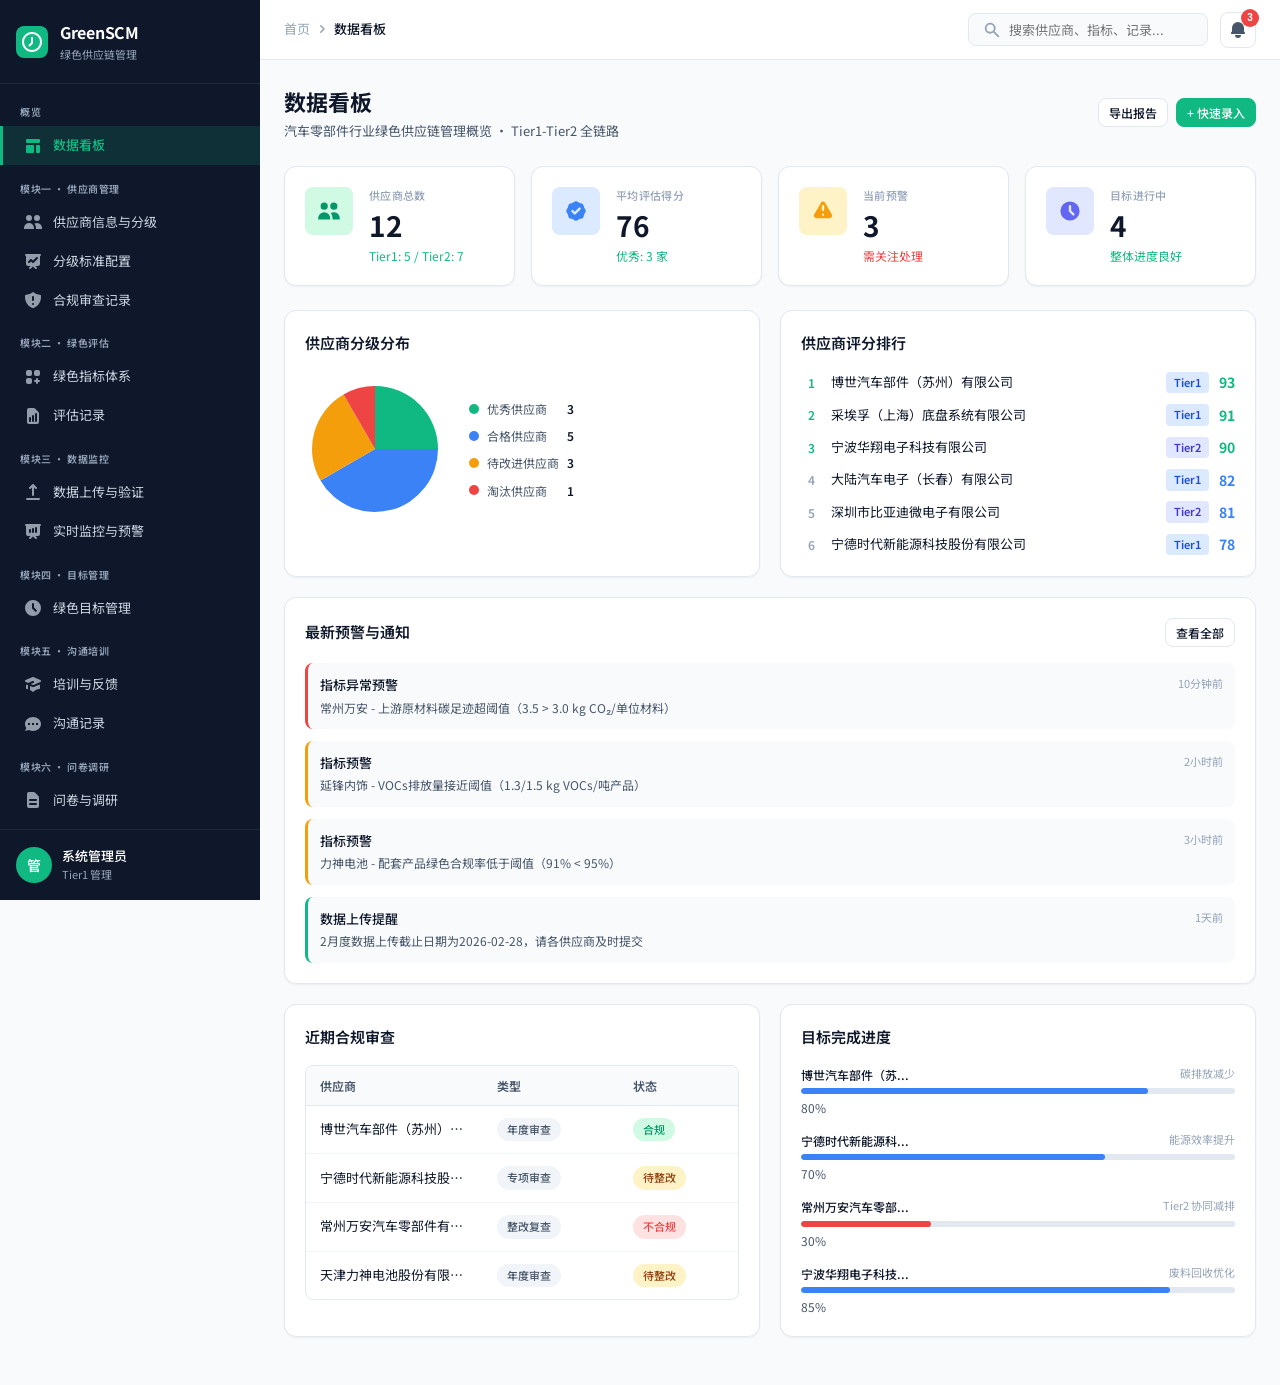
==== prototype/index.html @ 6c6c68c5 "feat: 新增绿色供应链管理系统需求文档与交互原型 - 新增完整PRD需求文档(docs/requirements.md)，涵盖6大功能模块的详细需求 - 新增交互式Web原型(prototype/" ====
<!DOCTYPE html>
<html lang="zh-CN">
<head>
    <meta charset="UTF-8">
    <meta name="viewport" content="width=device-width, initial-scale=1.0">
    <title>绿色供应链管理系统 - Tier1/Tier2 适配版</title>
    <link rel="stylesheet" href="styles.css">
    <link href="https://fonts.googleapis.com/css2?family=Inter:wght@300;400;500;600;700&family=Noto+Sans+SC:wght@300;400;500;600;700&display=swap" rel="stylesheet">
</head>
<body>
    <div class="app-container">
        <aside class="sidebar" id="sidebar">
            <div class="sidebar-header">
                <div class="logo">
                    <svg width="32" height="32" viewBox="0 0 32 32" fill="none">
                        <rect width="32" height="32" rx="8" fill="#10B981"/>
                        <path d="M16 6C10.477 6 6 10.477 6 16s4.477 10 10 10 10-4.477 10-10S21.523 6 16 6zm0 2a8 8 0 110 16 8 8 0 010-16zm-1 3v5.586l-2.707 2.707 1.414 1.414L17 17.414V11h-2z" fill="white"/>
                    </svg>
                    <div class="logo-text">
                        <span class="logo-title">GreenSCM</span>
                        <span class="logo-subtitle">绿色供应链管理</span>
                    </div>
                </div>
            </div>
            <nav class="sidebar-nav">
                <div class="nav-section">
                    <div class="nav-section-title">概览</div>
                    <a href="#" class="nav-item active" data-page="dashboard">
                        <svg width="20" height="20" viewBox="0 0 20 20" fill="currentColor"><path d="M3 4a1 1 0 011-1h12a1 1 0 011 1v2a1 1 0 01-1 1H4a1 1 0 01-1-1V4zM3 10a1 1 0 011-1h6a1 1 0 011 1v6a1 1 0 01-1 1H4a1 1 0 01-1-1v-6zM14 9a1 1 0 00-1 1v6a1 1 0 001 1h2a1 1 0 001-1v-6a1 1 0 00-1-1h-2z"/></svg>
                        <span>数据看板</span>
                    </a>
                </div>
                <div class="nav-section">
                    <div class="nav-section-title">模块一 · 供应商管理</div>
                    <a href="#" class="nav-item" data-page="suppliers">
                        <svg width="20" height="20" viewBox="0 0 20 20" fill="currentColor"><path d="M9 6a3 3 0 11-6 0 3 3 0 016 0zM17 6a3 3 0 11-6 0 3 3 0 016 0zM12.93 17c.046-.327.07-.66.07-1a6.97 6.97 0 00-1.5-4.33A5 5 0 0119 16v1h-6.07zM6 11a5 5 0 015 5v1H1v-1a5 5 0 015-5z"/></svg>
                        <span>供应商信息与分级</span>
                    </a>
                    <a href="#" class="nav-item" data-page="grading">
                        <svg width="20" height="20" viewBox="0 0 20 20" fill="currentColor"><path fill-rule="evenodd" d="M3 3a1 1 0 000 2v8a2 2 0 002 2h2.586l-1.293 1.293a1 1 0 101.414 1.414L10 15.414l2.293 2.293a1 1 0 001.414-1.414L12.414 15H15a2 2 0 002-2V5a1 1 0 100-2H3zm11.707 4.707a1 1 0 00-1.414-1.414L10 9.586 8.707 8.293a1 1 0 00-1.414 0l-2 2a1 1 0 101.414 1.414L8 10.414l1.293 1.293a1 1 0 001.414 0l4-4z" clip-rule="evenodd"/></svg>
                        <span>分级标准配置</span>
                    </a>
                    <a href="#" class="nav-item" data-page="compliance">
                        <svg width="20" height="20" viewBox="0 0 20 20" fill="currentColor"><path fill-rule="evenodd" d="M10 1.944A11.954 11.954 0 012.166 5C2.056 5.649 2 6.319 2 7c0 5.225 3.34 9.67 8 11.317C14.66 16.67 18 12.225 18 7c0-.682-.057-1.35-.166-2.001A11.954 11.954 0 0110 1.944zM11 14a1 1 0 11-2 0 1 1 0 012 0zm0-7a1 1 0 10-2 0v3a1 1 0 102 0V7z" clip-rule="evenodd"/></svg>
                        <span>合规审查记录</span>
                    </a>
                </div>
                <div class="nav-section">
                    <div class="nav-section-title">模块二 · 绿色评估</div>
                    <a href="#" class="nav-item" data-page="indicators">
                        <svg width="20" height="20" viewBox="0 0 20 20" fill="currentColor"><path d="M5 3a2 2 0 00-2 2v2a2 2 0 002 2h2a2 2 0 002-2V5a2 2 0 00-2-2H5zM5 11a2 2 0 00-2 2v2a2 2 0 002 2h2a2 2 0 002-2v-2a2 2 0 00-2-2H5zM11 5a2 2 0 012-2h2a2 2 0 012 2v2a2 2 0 01-2 2h-2a2 2 0 01-2-2V5zM14 11a1 1 0 011 1v1h1a1 1 0 110 2h-1v1a1 1 0 11-2 0v-1h-1a1 1 0 110-2h1v-1a1 1 0 011-1z"/></svg>
                        <span>绿色指标体系</span>
                    </a>
                    <a href="#" class="nav-item" data-page="assessment">
                        <svg width="20" height="20" viewBox="0 0 20 20" fill="currentColor"><path fill-rule="evenodd" d="M6 2a2 2 0 00-2 2v12a2 2 0 002 2h8a2 2 0 002-2V7.414A2 2 0 0015.414 6L12 2.586A2 2 0 0010.586 2H6zm2 10a1 1 0 10-2 0v3a1 1 0 102 0v-3zm2-3a1 1 0 011 1v5a1 1 0 11-2 0v-5a1 1 0 011-1zm4-1a1 1 0 10-2 0v7a1 1 0 102 0V8z" clip-rule="evenodd"/></svg>
                        <span>评估记录</span>
                    </a>
                </div>
                <div class="nav-section">
                    <div class="nav-section-title">模块三 · 数据监控</div>
                    <a href="#" class="nav-item" data-page="data-upload">
                        <svg width="20" height="20" viewBox="0 0 20 20" fill="currentColor"><path fill-rule="evenodd" d="M3 17a1 1 0 011-1h12a1 1 0 110 2H4a1 1 0 01-1-1zM6.293 6.707a1 1 0 010-1.414l3-3a1 1 0 011.414 0l3 3a1 1 0 01-1.414 1.414L11 5.414V13a1 1 0 11-2 0V5.414L7.707 6.707a1 1 0 01-1.414 0z" clip-rule="evenodd"/></svg>
                        <span>数据上传与验证</span>
                    </a>
                    <a href="#" class="nav-item" data-page="monitoring">
                        <svg width="20" height="20" viewBox="0 0 20 20" fill="currentColor"><path fill-rule="evenodd" d="M3 3a1 1 0 000 2v8a2 2 0 002 2h2.586l-1.293 1.293a1 1 0 101.414 1.414L10 15.414l2.293 2.293a1 1 0 001.414-1.414L12.414 15H15a2 2 0 002-2V5a1 1 0 100-2H3zm11 4a1 1 0 10-2 0v4a1 1 0 102 0V7zm-3 1a1 1 0 10-2 0v3a1 1 0 102 0V8zM8 9a1 1 0 00-2 0v2a1 1 0 102 0V9z" clip-rule="evenodd"/></svg>
                        <span>实时监控与预警</span>
                    </a>
                </div>
                <div class="nav-section">
                    <div class="nav-section-title">模块四 · 目标管理</div>
                    <a href="#" class="nav-item" data-page="targets">
                        <svg width="20" height="20" viewBox="0 0 20 20" fill="currentColor"><path fill-rule="evenodd" d="M10 18a8 8 0 100-16 8 8 0 000 16zm1-12a1 1 0 10-2 0v4a1 1 0 00.293.707l2.828 2.829a1 1 0 101.415-1.415L11 9.586V6z" clip-rule="evenodd"/></svg>
                        <span>绿色目标管理</span>
                    </a>
                </div>
                <div class="nav-section">
                    <div class="nav-section-title">模块五 · 沟通培训</div>
                    <a href="#" class="nav-item" data-page="training">
                        <svg width="20" height="20" viewBox="0 0 20 20" fill="currentColor"><path d="M10.394 2.08a1 1 0 00-.788 0l-7 3a1 1 0 000 1.84L5.25 8.051a.999.999 0 01.356-.257l4-1.714a1 1 0 11.788 1.838L7.667 9.088l1.94.831a1 1 0 00.787 0l7-3a1 1 0 000-1.838l-7-3zM3.31 9.397L5 10.12v4.102a8.969 8.969 0 00-1.05-.174 1 1 0 01-.89-.89 11.115 11.115 0 01.25-3.762zM9.3 16.573A9.026 9.026 0 007 14.935v-3.957l1.818.78a3 3 0 002.364 0l5.508-2.361a11.026 11.026 0 01.25 3.762 1 1 0 01-.89.89 8.968 8.968 0 00-5.35 2.524 1 1 0 01-1.4 0z"/></svg>
                        <span>培训与反馈</span>
                    </a>
                    <a href="#" class="nav-item" data-page="communication">
                        <svg width="20" height="20" viewBox="0 0 20 20" fill="currentColor"><path fill-rule="evenodd" d="M18 10c0 3.866-3.582 7-8 7a8.841 8.841 0 01-4.083-.98L2 17l1.338-3.123C2.493 12.767 2 11.434 2 10c0-3.866 3.582-7 8-7s8 3.134 8 7zM7 9H5v2h2V9zm8 0h-2v2h2V9zM9 9h2v2H9V9z" clip-rule="evenodd"/></svg>
                        <span>沟通记录</span>
                    </a>
                </div>
                <div class="nav-section">
                    <div class="nav-section-title">模块六 · 问卷调研</div>
                    <a href="#" class="nav-item" data-page="questionnaire">
                        <svg width="20" height="20" viewBox="0 0 20 20" fill="currentColor"><path fill-rule="evenodd" d="M4 4a2 2 0 012-2h4.586A2 2 0 0112 2.586L15.414 6A2 2 0 0116 7.414V16a2 2 0 01-2 2H6a2 2 0 01-2-2V4zm2 6a1 1 0 011-1h6a1 1 0 110 2H7a1 1 0 01-1-1zm1 3a1 1 0 100 2h6a1 1 0 100-2H7z" clip-rule="evenodd"/></svg>
                        <span>问卷与调研</span>
                    </a>
                </div>
            </nav>
            <div class="sidebar-footer">
                <div class="user-info">
                    <div class="avatar">管</div>
                    <div class="user-details">
                        <span class="user-name">系统管理员</span>
                        <span class="user-role">Tier1 管理</span>
                    </div>
                </div>
            </div>
        </aside>

        <main class="main-content">
            <header class="top-bar">
                <button class="menu-toggle" id="menuToggle">
                    <svg width="24" height="24" viewBox="0 0 24 24" fill="none" stroke="currentColor" stroke-width="2"><path d="M3 12h18M3 6h18M3 18h18"/></svg>
                </button>
                <div class="breadcrumb" id="breadcrumb">
                    <span>首页</span>
                    <svg width="16" height="16" viewBox="0 0 16 16" fill="currentColor"><path fill-rule="evenodd" d="M6.22 4.22a.75.75 0 011.06 0l3.25 3.25a.75.75 0 010 1.06l-3.25 3.25a.75.75 0 01-1.06-1.06L8.94 8 6.22 5.28a.75.75 0 010-1.06z"/></svg>
                    <span id="currentPageTitle">数据看板</span>
                </div>
                <div class="top-bar-actions">
                    <div class="search-box">
                        <svg width="18" height="18" viewBox="0 0 20 20" fill="currentColor"><path fill-rule="evenodd" d="M8 4a4 4 0 100 8 4 4 0 000-8zM2 8a6 6 0 1110.89 3.476l4.817 4.817a1 1 0 01-1.414 1.414l-4.816-4.816A6 6 0 012 8z" clip-rule="evenodd"/></svg>
                        <input type="text" placeholder="搜索供应商、指标、记录...">
                    </div>
                    <button class="icon-btn notification-btn">
                        <svg width="20" height="20" viewBox="0 0 20 20" fill="currentColor"><path d="M10 2a6 6 0 00-6 6v3.586l-.707.707A1 1 0 004 14h12a1 1 0 00.707-1.707L16 11.586V8a6 6 0 00-6-6zM10 18a3 3 0 01-3-3h6a3 3 0 01-3 3z"/></svg>
                        <span class="badge">3</span>
                    </button>
                </div>
            </header>

            <div class="page-content" id="pageContent">
                <!-- Dashboard page (default) -->
            </div>
        </main>
    </div>

    <!-- Modal Template -->
    <div class="modal-overlay" id="modalOverlay">
        <div class="modal" id="modal">
            <div class="modal-header">
                <h3 id="modalTitle">标题</h3>
                <button class="modal-close" id="modalClose">&times;</button>
            </div>
            <div class="modal-body" id="modalBody"></div>
            <div class="modal-footer" id="modalFooter">
                <button class="btn btn-secondary" id="modalCancel">取消</button>
                <button class="btn btn-primary" id="modalConfirm">确认</button>
            </div>
        </div>
    </div>

    <script src="data.js"></script>
    <script src="app.js"></script>
</body>
</html>
---- prototype/styles.css ----
/* ===== CSS Variables & Reset ===== */
:root {
    --primary: #10B981;
    --primary-light: #D1FAE5;
    --primary-dark: #059669;
    --secondary: #3B82F6;
    --secondary-light: #DBEAFE;
    --warning: #F59E0B;
    --warning-light: #FEF3C7;
    --danger: #EF4444;
    --danger-light: #FEE2E2;
    --info: #6366F1;
    --info-light: #E0E7FF;

    --bg: #F8FAFC;
    --bg-card: #FFFFFF;
    --bg-sidebar: #0F172A;
    --bg-sidebar-hover: #1E293B;
    --bg-sidebar-active: rgba(16, 185, 129, 0.15);

    --text-primary: #0F172A;
    --text-secondary: #475569;
    --text-muted: #94A3B8;
    --text-sidebar: #CBD5E1;
    --text-sidebar-active: #10B981;

    --border: #E2E8F0;
    --border-light: #F1F5F9;

    --radius-sm: 6px;
    --radius: 8px;
    --radius-lg: 12px;
    --radius-xl: 16px;

    --shadow-sm: 0 1px 2px rgba(0,0,0,0.05);
    --shadow: 0 1px 3px rgba(0,0,0,0.1), 0 1px 2px rgba(0,0,0,0.06);
    --shadow-md: 0 4px 6px -1px rgba(0,0,0,0.1), 0 2px 4px -1px rgba(0,0,0,0.06);
    --shadow-lg: 0 10px 15px -3px rgba(0,0,0,0.1), 0 4px 6px -2px rgba(0,0,0,0.05);

    --sidebar-width: 260px;
    --topbar-height: 60px;

    --transition: 0.2s ease;
}

*, *::before, *::after {
    margin: 0;
    padding: 0;
    box-sizing: border-box;
}

html {
    font-size: 14px;
}

body {
    font-family: 'Noto Sans SC', 'Inter', -apple-system, BlinkMacSystemFont, sans-serif;
    color: var(--text-primary);
    background: var(--bg);
    line-height: 1.6;
    -webkit-font-smoothing: antialiased;
}

/* ===== Layout ===== */
.app-container {
    display: flex;
    min-height: 100vh;
}

/* ===== Sidebar ===== */
.sidebar {
    width: var(--sidebar-width);
    background: var(--bg-sidebar);
    display: flex;
    flex-direction: column;
    position: fixed;
    top: 0;
    left: 0;
    height: 100vh;
    z-index: 100;
    transition: transform var(--transition);
    overflow-y: auto;
}

.sidebar-header {
    padding: 20px 16px;
    border-bottom: 1px solid rgba(255,255,255,0.08);
}

.logo {
    display: flex;
    align-items: center;
    gap: 12px;
}

.logo-text {
    display: flex;
    flex-direction: column;
}

.logo-title {
    font-size: 16px;
    font-weight: 700;
    color: #fff;
    letter-spacing: -0.3px;
}

.logo-subtitle {
    font-size: 11px;
    color: var(--text-muted);
}

.sidebar-nav {
    flex: 1;
    padding: 8px 0;
    overflow-y: auto;
}

.nav-section {
    margin-bottom: 4px;
}

.nav-section-title {
    padding: 12px 20px 6px;
    font-size: 10px;
    font-weight: 600;
    color: var(--text-muted);
    text-transform: uppercase;
    letter-spacing: 0.5px;
}

.nav-item {
    display: flex;
    align-items: center;
    gap: 10px;
    padding: 9px 20px;
    color: var(--text-sidebar);
    text-decoration: none;
    font-size: 13px;
    font-weight: 400;
    transition: all var(--transition);
    border-left: 3px solid transparent;
    cursor: pointer;
}

.nav-item:hover {
    background: var(--bg-sidebar-hover);
    color: #fff;
}

.nav-item.active {
    background: var(--bg-sidebar-active);
    color: var(--text-sidebar-active);
    border-left-color: var(--primary);
    font-weight: 500;
}

.nav-item svg {
    flex-shrink: 0;
    opacity: 0.7;
}

.nav-item.active svg {
    opacity: 1;
}

.sidebar-footer {
    padding: 16px;
    border-top: 1px solid rgba(255,255,255,0.08);
}

.user-info {
    display: flex;
    align-items: center;
    gap: 10px;
}

.avatar {
    width: 36px;
    height: 36px;
    border-radius: 50%;
    background: var(--primary);
    color: #fff;
    display: flex;
    align-items: center;
    justify-content: center;
    font-size: 14px;
    font-weight: 600;
}

.user-details {
    display: flex;
    flex-direction: column;
}

.user-name {
    color: #fff;
    font-size: 13px;
    font-weight: 500;
}

.user-role {
    color: var(--text-muted);
    font-size: 11px;
}

/* ===== Main Content ===== */
.main-content {
    flex: 1;
    margin-left: var(--sidebar-width);
    display: flex;
    flex-direction: column;
    min-height: 100vh;
}

.top-bar {
    height: var(--topbar-height);
    background: var(--bg-card);
    border-bottom: 1px solid var(--border);
    display: flex;
    align-items: center;
    padding: 0 24px;
    gap: 16px;
    position: sticky;
    top: 0;
    z-index: 50;
}

.menu-toggle {
    display: none;
    background: none;
    border: none;
    cursor: pointer;
    color: var(--text-secondary);
    padding: 4px;
}

.breadcrumb {
    display: flex;
    align-items: center;
    gap: 4px;
    font-size: 13px;
    color: var(--text-muted);
}

.breadcrumb span:last-child {
    color: var(--text-primary);
    font-weight: 500;
}

.top-bar-actions {
    margin-left: auto;
    display: flex;
    align-items: center;
    gap: 12px;
}

.search-box {
    display: flex;
    align-items: center;
    gap: 8px;
    padding: 6px 14px;
    background: var(--bg);
    border: 1px solid var(--border);
    border-radius: var(--radius);
    min-width: 240px;
    transition: border-color var(--transition);
}

.search-box:focus-within {
    border-color: var(--primary);
}

.search-box svg {
    color: var(--text-muted);
    flex-shrink: 0;
}

.search-box input {
    border: none;
    background: none;
    outline: none;
    font-size: 13px;
    color: var(--text-primary);
    width: 100%;
    font-family: inherit;
}

.icon-btn {
    width: 36px;
    height: 36px;
    border-radius: var(--radius);
    border: 1px solid var(--border);
    background: var(--bg-card);
    cursor: pointer;
    display: flex;
    align-items: center;
    justify-content: center;
    color: var(--text-secondary);
    position: relative;
    transition: all var(--transition);
}

.icon-btn:hover {
    background: var(--bg);
    border-color: var(--text-muted);
}

.badge {
    position: absolute;
    top: -4px;
    right: -4px;
    width: 18px;
    height: 18px;
    border-radius: 50%;
    background: var(--danger);
    color: #fff;
    font-size: 10px;
    font-weight: 600;
    display: flex;
    align-items: center;
    justify-content: center;
}

.page-content {
    flex: 1;
    padding: 24px;
    overflow-y: auto;
}

/* ===== Page Header ===== */
.page-header {
    display: flex;
    align-items: center;
    justify-content: space-between;
    margin-bottom: 24px;
    flex-wrap: wrap;
    gap: 12px;
}

.page-header h1 {
    font-size: 22px;
    font-weight: 700;
    color: var(--text-primary);
}

.page-header p {
    font-size: 13px;
    color: var(--text-secondary);
    margin-top: 2px;
}

/* ===== Buttons ===== */
.btn {
    display: inline-flex;
    align-items: center;
    gap: 6px;
    padding: 8px 16px;
    border-radius: var(--radius);
    font-size: 13px;
    font-weight: 500;
    font-family: inherit;
    cursor: pointer;
    border: 1px solid transparent;
    transition: all var(--transition);
    white-space: nowrap;
}

.btn-primary {
    background: var(--primary);
    color: #fff;
    border-color: var(--primary);
}

.btn-primary:hover {
    background: var(--primary-dark);
    border-color: var(--primary-dark);
}

.btn-secondary {
    background: var(--bg-card);
    color: var(--text-primary);
    border-color: var(--border);
}

.btn-secondary:hover {
    background: var(--bg);
}

.btn-outline {
    background: transparent;
    color: var(--primary);
    border-color: var(--primary);
}

.btn-outline:hover {
    background: var(--primary-light);
}

.btn-sm {
    padding: 5px 10px;
    font-size: 12px;
}

.btn-group {
    display: flex;
    gap: 8px;
}

/* ===== Cards ===== */
.card {
    background: var(--bg-card);
    border: 1px solid var(--border);
    border-radius: var(--radius-lg);
    padding: 20px;
    box-shadow: var(--shadow-sm);
}

.card-header {
    display: flex;
    align-items: center;
    justify-content: space-between;
    margin-bottom: 16px;
}

.card-header h3 {
    font-size: 15px;
    font-weight: 600;
}

/* ===== Stats Grid ===== */
.stats-grid {
    display: grid;
    grid-template-columns: repeat(auto-fit, minmax(220px, 1fr));
    gap: 16px;
    margin-bottom: 24px;
}

.stat-card {
    background: var(--bg-card);
    border: 1px solid var(--border);
    border-radius: var(--radius-lg);
    padding: 20px;
    display: flex;
    align-items: flex-start;
    gap: 16px;
    box-shadow: var(--shadow-sm);
    transition: all var(--transition);
}

.stat-card:hover {
    box-shadow: var(--shadow-md);
    transform: translateY(-1px);
}

.stat-icon {
    width: 48px;
    height: 48px;
    border-radius: var(--radius);
    display: flex;
    align-items: center;
    justify-content: center;
    flex-shrink: 0;
}

.stat-icon.green { background: var(--primary-light); color: var(--primary-dark); }
.stat-icon.blue { background: var(--secondary-light); color: var(--secondary); }
.stat-icon.yellow { background: var(--warning-light); color: var(--warning); }
.stat-icon.red { background: var(--danger-light); color: var(--danger); }
.stat-icon.purple { background: var(--info-light); color: var(--info); }

.stat-info h4 {
    font-size: 11px;
    font-weight: 500;
    color: var(--text-muted);
    text-transform: uppercase;
    letter-spacing: 0.3px;
    margin-bottom: 4px;
}

.stat-info .stat-value {
    font-size: 28px;
    font-weight: 700;
    color: var(--text-primary);
    line-height: 1.2;
}

.stat-info .stat-change {
    font-size: 12px;
    margin-top: 4px;
    display: flex;
    align-items: center;
    gap: 4px;
}

.stat-change.up { color: var(--primary); }
.stat-change.down { color: var(--danger); }

/* ===== Dashboard Grid ===== */
.dashboard-grid {
    display: grid;
    grid-template-columns: 1fr 1fr;
    gap: 20px;
    margin-bottom: 24px;
}

.dashboard-grid .card.full-width {
    grid-column: 1 / -1;
}

/* ===== Chart Placeholder ===== */
.chart-container {
    position: relative;
    width: 100%;
    height: 200px;
    background: linear-gradient(135deg, var(--primary-light) 0%, var(--bg) 100%);
    border-radius: var(--radius);
    display: flex;
    align-items: flex-end;
    padding: 0 4px 4px;
    gap: 4px;
    overflow: hidden;
}

.chart-bar {
    flex: 1;
    background: var(--primary);
    border-radius: 4px 4px 0 0;
    min-height: 12px;
    transition: height 0.6s ease;
    opacity: 0.85;
    position: relative;
}

.chart-bar:hover {
    opacity: 1;
}

.chart-bar::after {
    content: attr(data-label);
    position: absolute;
    bottom: -20px;
    left: 50%;
    transform: translateX(-50%);
    font-size: 9px;
    color: var(--text-muted);
    white-space: nowrap;
}

.chart-line-container {
    position: relative;
    width: 100%;
    height: 200px;
    overflow: hidden;
}

.chart-line-container svg {
    width: 100%;
    height: 100%;
}

/* ===== Pie Chart ===== */
.pie-chart-container {
    display: flex;
    align-items: center;
    gap: 24px;
    padding: 8px 0;
}

.pie-chart {
    width: 140px;
    height: 140px;
    flex-shrink: 0;
}

.pie-legend {
    display: flex;
    flex-direction: column;
    gap: 8px;
}

.pie-legend-item {
    display: flex;
    align-items: center;
    gap: 8px;
    font-size: 12px;
    color: var(--text-secondary);
}

.pie-legend-dot {
    width: 10px;
    height: 10px;
    border-radius: 50%;
    flex-shrink: 0;
}

.pie-legend-value {
    font-weight: 600;
    color: var(--text-primary);
    margin-left: auto;
}

/* ===== Tables ===== */
.table-wrapper {
    overflow-x: auto;
    border: 1px solid var(--border);
    border-radius: var(--radius);
}

.data-table {
    width: 100%;
    border-collapse: collapse;
    font-size: 13px;
}

.data-table th {
    background: var(--bg);
    padding: 10px 14px;
    text-align: left;
    font-weight: 600;
    color: var(--text-secondary);
    border-bottom: 1px solid var(--border);
    white-space: nowrap;
    font-size: 12px;
}

.data-table td {
    padding: 12px 14px;
    border-bottom: 1px solid var(--border-light);
    color: var(--text-primary);
}

.data-table tbody tr {
    transition: background var(--transition);
}

.data-table tbody tr:hover {
    background: var(--bg);
}

.data-table tbody tr:last-child td {
    border-bottom: none;
}

/* ===== Tags / Badges ===== */
.tag {
    display: inline-flex;
    align-items: center;
    padding: 3px 10px;
    border-radius: 100px;
    font-size: 11px;
    font-weight: 500;
    white-space: nowrap;
}

.tag-green { background: var(--primary-light); color: var(--primary-dark); }
.tag-blue { background: var(--secondary-light); color: var(--secondary); }
.tag-yellow { background: var(--warning-light); color: #92400E; }
.tag-red { background: var(--danger-light); color: var(--danger); }
.tag-purple { background: var(--info-light); color: var(--info); }
.tag-gray { background: #F1F5F9; color: var(--text-secondary); }

/* ===== Progress Bar ===== */
.progress-bar {
    width: 100%;
    height: 6px;
    background: var(--border);
    border-radius: 100px;
    overflow: hidden;
}

.progress-fill {
    height: 100%;
    border-radius: 100px;
    transition: width 0.6s ease;
}

.progress-fill.green { background: var(--primary); }
.progress-fill.blue { background: var(--secondary); }
.progress-fill.yellow { background: var(--warning); }
.progress-fill.red { background: var(--danger); }

.progress-text {
    font-size: 12px;
    color: var(--text-secondary);
    margin-top: 4px;
}

/* ===== Filter Bar ===== */
.filter-bar {
    display: flex;
    align-items: center;
    gap: 10px;
    margin-bottom: 16px;
    flex-wrap: wrap;
}

.filter-bar select,
.filter-bar input[type="text"],
.filter-bar input[type="date"] {
    padding: 7px 12px;
    border: 1px solid var(--border);
    border-radius: var(--radius);
    font-size: 13px;
    font-family: inherit;
    color: var(--text-primary);
    background: var(--bg-card);
    outline: none;
    transition: border-color var(--transition);
}

.filter-bar select:focus,
.filter-bar input:focus {
    border-color: var(--primary);
}

/* ===== Tabs ===== */
.tabs {
    display: flex;
    gap: 0;
    border-bottom: 2px solid var(--border);
    margin-bottom: 20px;
}

.tab {
    padding: 10px 20px;
    font-size: 13px;
    font-weight: 500;
    color: var(--text-muted);
    cursor: pointer;
    border-bottom: 2px solid transparent;
    margin-bottom: -2px;
    transition: all var(--transition);
    background: none;
    border-top: none;
    border-left: none;
    border-right: none;
    font-family: inherit;
}

.tab:hover {
    color: var(--text-primary);
}

.tab.active {
    color: var(--primary);
    border-bottom-color: var(--primary);
}

/* ===== Modal ===== */
.modal-overlay {
    position: fixed;
    inset: 0;
    background: rgba(0,0,0,0.5);
    display: none;
    align-items: center;
    justify-content: center;
    z-index: 200;
    backdrop-filter: blur(4px);
}

.modal-overlay.active {
    display: flex;
}

.modal {
    background: var(--bg-card);
    border-radius: var(--radius-xl);
    width: 90%;
    max-width: 640px;
    max-height: 85vh;
    display: flex;
    flex-direction: column;
    box-shadow: var(--shadow-lg);
    animation: modalIn 0.2s ease;
}

@keyframes modalIn {
    from { opacity: 0; transform: scale(0.95) translateY(10px); }
    to { opacity: 1; transform: scale(1) translateY(0); }
}

.modal-header {
    display: flex;
    align-items: center;
    justify-content: space-between;
    padding: 20px 24px;
    border-bottom: 1px solid var(--border);
}

.modal-header h3 {
    font-size: 16px;
    font-weight: 600;
}

.modal-close {
    width: 32px;
    height: 32px;
    border-radius: var(--radius);
    border: none;
    background: none;
    cursor: pointer;
    font-size: 20px;
    color: var(--text-muted);
    display: flex;
    align-items: center;
    justify-content: center;
    transition: all var(--transition);
}

.modal-close:hover {
    background: var(--bg);
    color: var(--text-primary);
}

.modal-body {
    padding: 24px;
    overflow-y: auto;
    flex: 1;
}

.modal-footer {
    padding: 16px 24px;
    border-top: 1px solid var(--border);
    display: flex;
    justify-content: flex-end;
    gap: 8px;
}

/* ===== Form ===== */
.form-group {
    margin-bottom: 16px;
}

.form-group label {
    display: block;
    font-size: 12px;
    font-weight: 600;
    color: var(--text-secondary);
    margin-bottom: 6px;
}

.form-group input,
.form-group select,
.form-group textarea {
    width: 100%;
    padding: 8px 12px;
    border: 1px solid var(--border);
    border-radius: var(--radius);
    font-size: 13px;
    font-family: inherit;
    color: var(--text-primary);
    background: var(--bg-card);
    outline: none;
    transition: border-color var(--transition);
}

.form-group input:focus,
.form-group select:focus,
.form-group textarea:focus {
    border-color: var(--primary);
    box-shadow: 0 0 0 3px rgba(16, 185, 129, 0.1);
}

.form-group textarea {
    resize: vertical;
    min-height: 80px;
}

.form-row {
    display: grid;
    grid-template-columns: 1fr 1fr;
    gap: 12px;
}

.form-group .required::after {
    content: ' *';
    color: var(--danger);
}

/* ===== Status Dot ===== */
.status-dot {
    width: 8px;
    height: 8px;
    border-radius: 50%;
    display: inline-block;
    margin-right: 6px;
}

.status-dot.green { background: var(--primary); }
.status-dot.yellow { background: var(--warning); }
.status-dot.red { background: var(--danger); }
.status-dot.gray { background: var(--text-muted); }
.status-dot.blue { background: var(--secondary); }

/* ===== Alert Timeline ===== */
.timeline {
    position: relative;
    padding-left: 24px;
}

.timeline::before {
    content: '';
    position: absolute;
    left: 8px;
    top: 4px;
    bottom: 4px;
    width: 2px;
    background: var(--border);
}

.timeline-item {
    position: relative;
    margin-bottom: 20px;
}

.timeline-item::before {
    content: '';
    position: absolute;
    left: -20px;
    top: 6px;
    width: 10px;
    height: 10px;
    border-radius: 50%;
    border: 2px solid var(--primary);
    background: var(--bg-card);
}

.timeline-item.warning::before { border-color: var(--warning); }
.timeline-item.danger::before { border-color: var(--danger); }

.timeline-item h4 {
    font-size: 13px;
    font-weight: 600;
    margin-bottom: 2px;
}

.timeline-item p {
    font-size: 12px;
    color: var(--text-secondary);
}

.timeline-item .time {
    font-size: 11px;
    color: var(--text-muted);
}

/* ===== Action Links ===== */
.action-link {
    color: var(--secondary);
    text-decoration: none;
    font-size: 12px;
    cursor: pointer;
    transition: color var(--transition);
}

.action-link:hover {
    color: var(--primary);
    text-decoration: underline;
}

/* ===== Empty State ===== */
.empty-state {
    text-align: center;
    padding: 48px 24px;
    color: var(--text-muted);
}

.empty-state svg {
    margin-bottom: 16px;
    opacity: 0.4;
}

.empty-state h3 {
    font-size: 16px;
    color: var(--text-secondary);
    margin-bottom: 8px;
}

.empty-state p {
    font-size: 13px;
}

/* ===== Detail Panel ===== */
.detail-grid {
    display: grid;
    grid-template-columns: repeat(auto-fit, minmax(200px, 1fr));
    gap: 16px;
}

.detail-item {
    display: flex;
    flex-direction: column;
    gap: 4px;
}

.detail-item label {
    font-size: 11px;
    font-weight: 600;
    color: var(--text-muted);
    text-transform: uppercase;
    letter-spacing: 0.3px;
}

.detail-item span {
    font-size: 14px;
    color: var(--text-primary);
    font-weight: 500;
}

/* ===== Score Display ===== */
.score-circle {
    width: 64px;
    height: 64px;
    border-radius: 50%;
    display: flex;
    align-items: center;
    justify-content: center;
    font-size: 20px;
    font-weight: 700;
    border: 4px solid;
}

.score-circle.excellent { border-color: var(--primary); color: var(--primary); }
.score-circle.good { border-color: var(--secondary); color: var(--secondary); }
.score-circle.fair { border-color: var(--warning); color: var(--warning); }
.score-circle.poor { border-color: var(--danger); color: var(--danger); }

/* ===== Responsive ===== */
@media (max-width: 1024px) {
    .sidebar {
        transform: translateX(-100%);
    }
    .sidebar.open {
        transform: translateX(0);
    }
    .main-content {
        margin-left: 0;
    }
    .menu-toggle {
        display: block;
    }
    .dashboard-grid {
        grid-template-columns: 1fr;
    }
    .search-box {
        min-width: 160px;
    }
}

@media (max-width: 640px) {
    .page-content {
        padding: 16px;
    }
    .stats-grid {
        grid-template-columns: 1fr;
    }
    .form-row {
        grid-template-columns: 1fr;
    }
    .search-box {
        display: none;
    }
    .page-header {
        flex-direction: column;
        align-items: flex-start;
    }
}

/* ===== Scrollbar ===== */
::-webkit-scrollbar {
    width: 6px;
    height: 6px;
}

::-webkit-scrollbar-track {
    background: transparent;
}

::-webkit-scrollbar-thumb {
    background: var(--border);
    border-radius: 100px;
}

::-webkit-scrollbar-thumb:hover {
    background: var(--text-muted);
}

/* ===== Tier Badge ===== */
.tier-badge {
    display: inline-flex;
    align-items: center;
    padding: 2px 8px;
    border-radius: 4px;
    font-size: 11px;
    font-weight: 600;
}

.tier-badge.tier1 {
    background: #DBEAFE;
    color: #1D4ED8;
}

.tier-badge.tier2 {
    background: #E0E7FF;
    color: #4338CA;
}

/* ===== Notification List ===== */
.notification-list {
    display: flex;
    flex-direction: column;
    gap: 12px;
}

.notification-item {
    display: flex;
    gap: 12px;
    padding: 12px;
    background: var(--bg);
    border-radius: var(--radius);
    border-left: 3px solid var(--primary);
}

.notification-item.warning { border-left-color: var(--warning); }
.notification-item.danger { border-left-color: var(--danger); }

.notification-item .noti-content {
    flex: 1;
}

.notification-item .noti-title {
    font-size: 13px;
    font-weight: 500;
    margin-bottom: 2px;
}

.notification-item .noti-desc {
    font-size: 12px;
    color: var(--text-secondary);
}

.notification-item .noti-time {
    font-size: 11px;
    color: var(--text-muted);
    white-space: nowrap;
}
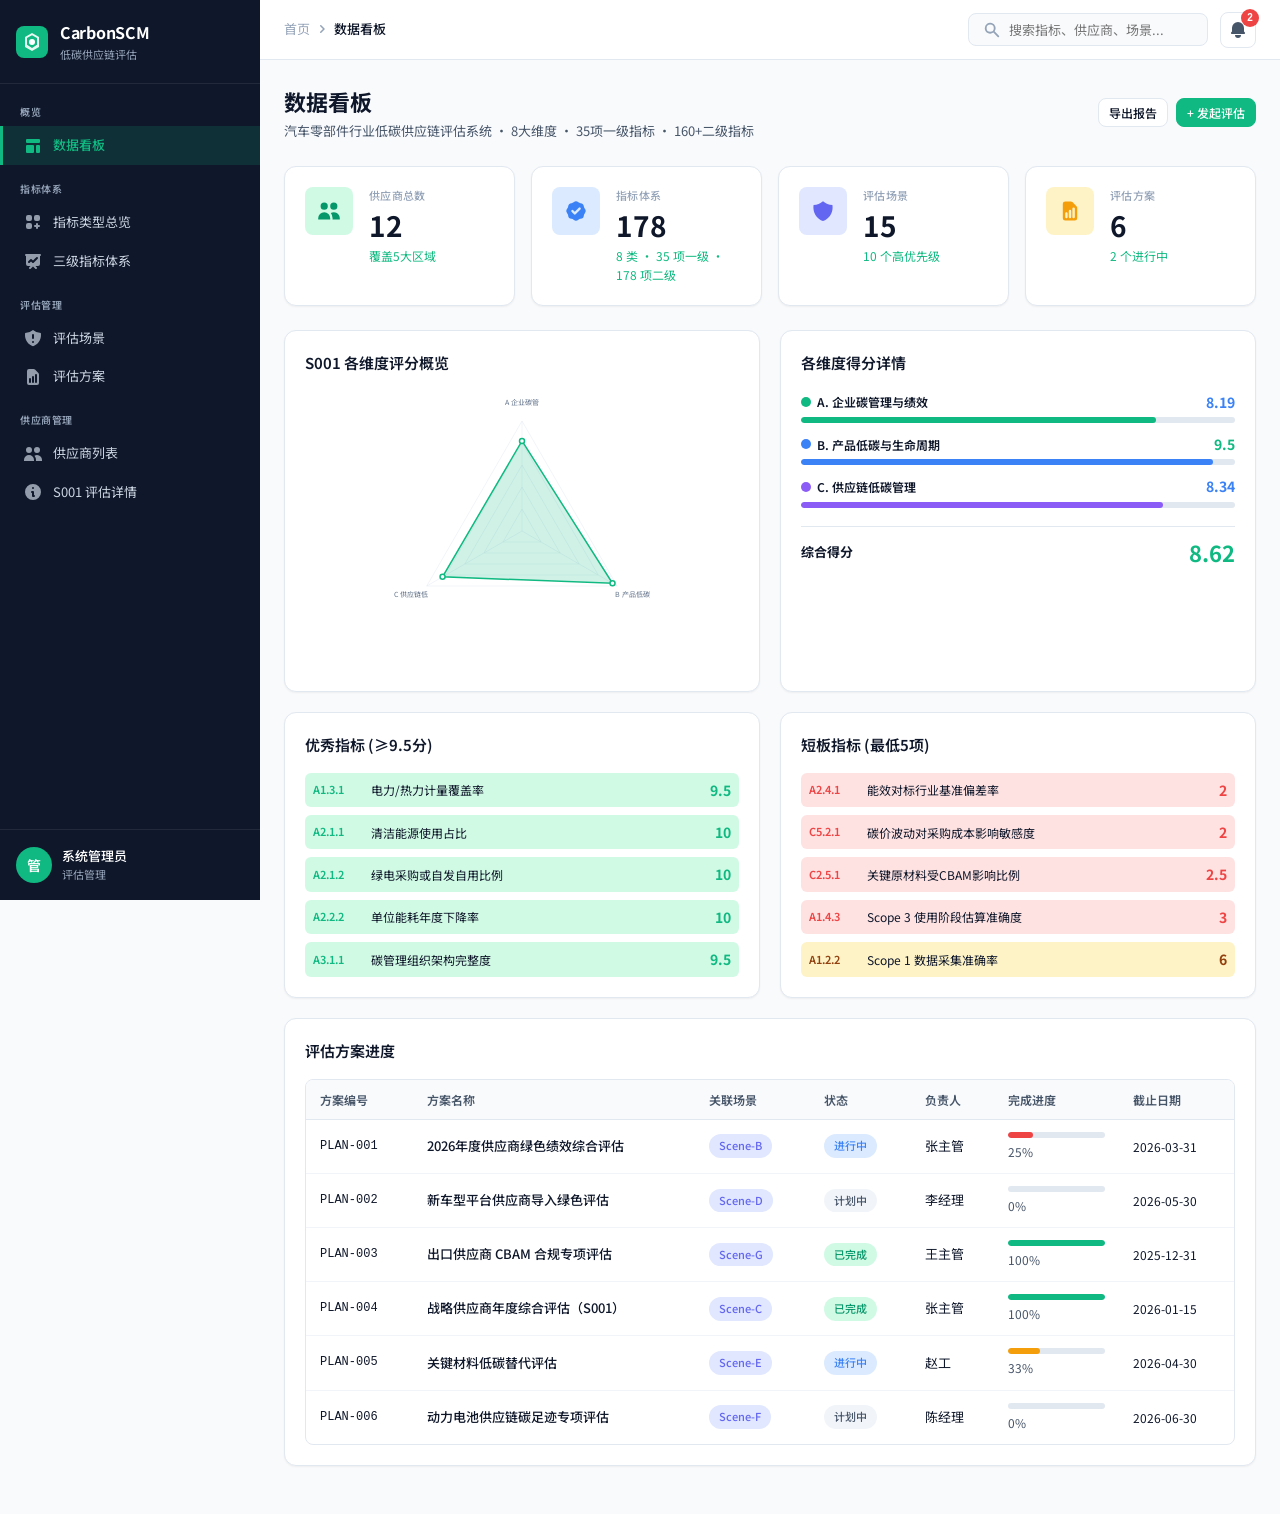
==== commit e9ce12d3: "feat: 导入真实CSV数据到原型，完整重构评估系统 数据导入: - 指标类型: 8大维度 (A-H) 企业碳管理/产品低碳/供应链/合规/数字化/技术/社会/市场 - 一级指标: 35项 (A1-" ====
--- a/prototype/index.html
+++ b/prototype/index.html
@@ -3,7 +3,7 @@
 <head>
     <meta charset="UTF-8">
     <meta name="viewport" content="width=device-width, initial-scale=1.0">
-    <title>绿色供应链管理系统 - Tier1/Tier2 适配版</title>
+    <title>低碳供应链评估系统 — 汽车零部件行业</title>
     <link rel="stylesheet" href="styles.css">
     <link href="https://fonts.googleapis.com/css2?family=Inter:wght@300;400;500;600;700&family=Noto+Sans+SC:wght@300;400;500;600;700&display=swap" rel="stylesheet">
 </head>
@@ -14,11 +14,12 @@
                 <div class="logo">
                     <svg width="32" height="32" viewBox="0 0 32 32" fill="none">
                         <rect width="32" height="32" rx="8" fill="#10B981"/>
-                        <path d="M16 6C10.477 6 6 10.477 6 16s4.477 10 10 10 10-4.477 10-10S21.523 6 16 6zm0 2a8 8 0 110 16 8 8 0 010-16zm-1 3v5.586l-2.707 2.707 1.414 1.414L17 17.414V11h-2z" fill="white"/>
+                        <path d="M16 7L9 11v10l7 4 7-4V11l-7-4zm0 2.2L21 12v6.8L16 22l-5-3.2V12l5-2.8z" fill="white" fill-opacity="0.9"/>
+                        <circle cx="16" cy="16" r="3" fill="white"/>
                     </svg>
                     <div class="logo-text">
-                        <span class="logo-title">GreenSCM</span>
-                        <span class="logo-subtitle">绿色供应链管理</span>
+                        <span class="logo-title">CarbonSCM</span>
+                        <span class="logo-subtitle">低碳供应链评估</span>
                     </div>
                 </div>
             </div>
@@ -31,65 +32,36 @@
                     </a>
                 </div>
                 <div class="nav-section">
-                    <div class="nav-section-title">模块一 · 供应商管理</div>
-                    <a href="#" class="nav-item" data-page="suppliers">
-                        <svg width="20" height="20" viewBox="0 0 20 20" fill="currentColor"><path d="M9 6a3 3 0 11-6 0 3 3 0 016 0zM17 6a3 3 0 11-6 0 3 3 0 016 0zM12.93 17c.046-.327.07-.66.07-1a6.97 6.97 0 00-1.5-4.33A5 5 0 0119 16v1h-6.07zM6 11a5 5 0 015 5v1H1v-1a5 5 0 015-5z"/></svg>
-                        <span>供应商信息与分级</span>
+                    <div class="nav-section-title">指标体系</div>
+                    <a href="#" class="nav-item" data-page="indicator-types">
+                        <svg width="20" height="20" viewBox="0 0 20 20" fill="currentColor"><path d="M5 3a2 2 0 00-2 2v2a2 2 0 002 2h2a2 2 0 002-2V5a2 2 0 00-2-2H5zM5 11a2 2 0 00-2 2v2a2 2 0 002 2h2a2 2 0 002-2v-2a2 2 0 00-2-2H5zM11 5a2 2 0 012-2h2a2 2 0 012 2v2a2 2 0 01-2 2h-2a2 2 0 01-2-2V5zM14 11a1 1 0 011 1v1h1a1 1 0 110 2h-1v1a1 1 0 11-2 0v-1h-1a1 1 0 110-2h1v-1a1 1 0 011-1z"/></svg>
+                        <span>指标类型总览</span>
                     </a>
-                    <a href="#" class="nav-item" data-page="grading">
+                    <a href="#" class="nav-item" data-page="indicator-tree">
                         <svg width="20" height="20" viewBox="0 0 20 20" fill="currentColor"><path fill-rule="evenodd" d="M3 3a1 1 0 000 2v8a2 2 0 002 2h2.586l-1.293 1.293a1 1 0 101.414 1.414L10 15.414l2.293 2.293a1 1 0 001.414-1.414L12.414 15H15a2 2 0 002-2V5a1 1 0 100-2H3zm11.707 4.707a1 1 0 00-1.414-1.414L10 9.586 8.707 8.293a1 1 0 00-1.414 0l-2 2a1 1 0 101.414 1.414L8 10.414l1.293 1.293a1 1 0 001.414 0l4-4z" clip-rule="evenodd"/></svg>
-                        <span>分级标准配置</span>
-                    </a>
-                    <a href="#" class="nav-item" data-page="compliance">
-                        <svg width="20" height="20" viewBox="0 0 20 20" fill="currentColor"><path fill-rule="evenodd" d="M10 1.944A11.954 11.954 0 012.166 5C2.056 5.649 2 6.319 2 7c0 5.225 3.34 9.67 8 11.317C14.66 16.67 18 12.225 18 7c0-.682-.057-1.35-.166-2.001A11.954 11.954 0 0110 1.944zM11 14a1 1 0 11-2 0 1 1 0 012 0zm0-7a1 1 0 10-2 0v3a1 1 0 102 0V7z" clip-rule="evenodd"/></svg>
-                        <span>合规审查记录</span>
+                        <span>三级指标体系</span>
                     </a>
                 </div>
                 <div class="nav-section">
-                    <div class="nav-section-title">模块二 · 绿色评估</div>
-                    <a href="#" class="nav-item" data-page="indicators">
-                        <svg width="20" height="20" viewBox="0 0 20 20" fill="currentColor"><path d="M5 3a2 2 0 00-2 2v2a2 2 0 002 2h2a2 2 0 002-2V5a2 2 0 00-2-2H5zM5 11a2 2 0 00-2 2v2a2 2 0 002 2h2a2 2 0 002-2v-2a2 2 0 00-2-2H5zM11 5a2 2 0 012-2h2a2 2 0 012 2v2a2 2 0 01-2 2h-2a2 2 0 01-2-2V5zM14 11a1 1 0 011 1v1h1a1 1 0 110 2h-1v1a1 1 0 11-2 0v-1h-1a1 1 0 110-2h1v-1a1 1 0 011-1z"/></svg>
-                        <span>绿色指标体系</span>
+                    <div class="nav-section-title">评估管理</div>
+                    <a href="#" class="nav-item" data-page="scenarios">
+                        <svg width="20" height="20" viewBox="0 0 20 20" fill="currentColor"><path fill-rule="evenodd" d="M10 1.944A11.954 11.954 0 012.166 5C2.056 5.649 2 6.319 2 7c0 5.225 3.34 9.67 8 11.317C14.66 16.67 18 12.225 18 7c0-.682-.057-1.35-.166-2.001A11.954 11.954 0 0110 1.944zM11 14a1 1 0 11-2 0 1 1 0 012 0zm0-7a1 1 0 10-2 0v3a1 1 0 102 0V7z" clip-rule="evenodd"/></svg>
+                        <span>评估场景</span>
                     </a>
-                    <a href="#" class="nav-item" data-page="assessment">
+                    <a href="#" class="nav-item" data-page="plans">
                         <svg width="20" height="20" viewBox="0 0 20 20" fill="currentColor"><path fill-rule="evenodd" d="M6 2a2 2 0 00-2 2v12a2 2 0 002 2h8a2 2 0 002-2V7.414A2 2 0 0015.414 6L12 2.586A2 2 0 0010.586 2H6zm2 10a1 1 0 10-2 0v3a1 1 0 102 0v-3zm2-3a1 1 0 011 1v5a1 1 0 11-2 0v-5a1 1 0 011-1zm4-1a1 1 0 10-2 0v7a1 1 0 102 0V8z" clip-rule="evenodd"/></svg>
-                        <span>评估记录</span>
+                        <span>评估方案</span>
                     </a>
                 </div>
                 <div class="nav-section">
-                    <div class="nav-section-title">模块三 · 数据监控</div>
-                    <a href="#" class="nav-item" data-page="data-upload">
-                        <svg width="20" height="20" viewBox="0 0 20 20" fill="currentColor"><path fill-rule="evenodd" d="M3 17a1 1 0 011-1h12a1 1 0 110 2H4a1 1 0 01-1-1zM6.293 6.707a1 1 0 010-1.414l3-3a1 1 0 011.414 0l3 3a1 1 0 01-1.414 1.414L11 5.414V13a1 1 0 11-2 0V5.414L7.707 6.707a1 1 0 01-1.414 0z" clip-rule="evenodd"/></svg>
-                        <span>数据上传与验证</span>
+                    <div class="nav-section-title">供应商管理</div>
+                    <a href="#" class="nav-item" data-page="suppliers">
+                        <svg width="20" height="20" viewBox="0 0 20 20" fill="currentColor"><path d="M9 6a3 3 0 11-6 0 3 3 0 016 0zM17 6a3 3 0 11-6 0 3 3 0 016 0zM12.93 17c.046-.327.07-.66.07-1a6.97 6.97 0 00-1.5-4.33A5 5 0 0119 16v1h-6.07zM6 11a5 5 0 015 5v1H1v-1a5 5 0 015-5z"/></svg>
+                        <span>供应商列表</span>
                     </a>
-                    <a href="#" class="nav-item" data-page="monitoring">
-                        <svg width="20" height="20" viewBox="0 0 20 20" fill="currentColor"><path fill-rule="evenodd" d="M3 3a1 1 0 000 2v8a2 2 0 002 2h2.586l-1.293 1.293a1 1 0 101.414 1.414L10 15.414l2.293 2.293a1 1 0 001.414-1.414L12.414 15H15a2 2 0 002-2V5a1 1 0 100-2H3zm11 4a1 1 0 10-2 0v4a1 1 0 102 0V7zm-3 1a1 1 0 10-2 0v3a1 1 0 102 0V8zM8 9a1 1 0 00-2 0v2a1 1 0 102 0V9z" clip-rule="evenodd"/></svg>
-                        <span>实时监控与预警</span>
-                    </a>
-                </div>
-                <div class="nav-section">
-                    <div class="nav-section-title">模块四 · 目标管理</div>
-                    <a href="#" class="nav-item" data-page="targets">
-                        <svg width="20" height="20" viewBox="0 0 20 20" fill="currentColor"><path fill-rule="evenodd" d="M10 18a8 8 0 100-16 8 8 0 000 16zm1-12a1 1 0 10-2 0v4a1 1 0 00.293.707l2.828 2.829a1 1 0 101.415-1.415L11 9.586V6z" clip-rule="evenodd"/></svg>
-                        <span>绿色目标管理</span>
-                    </a>
-                </div>
-                <div class="nav-section">
-                    <div class="nav-section-title">模块五 · 沟通培训</div>
-                    <a href="#" class="nav-item" data-page="training">
-                        <svg width="20" height="20" viewBox="0 0 20 20" fill="currentColor"><path d="M10.394 2.08a1 1 0 00-.788 0l-7 3a1 1 0 000 1.84L5.25 8.051a.999.999 0 01.356-.257l4-1.714a1 1 0 11.788 1.838L7.667 9.088l1.94.831a1 1 0 00.787 0l7-3a1 1 0 000-1.838l-7-3zM3.31 9.397L5 10.12v4.102a8.969 8.969 0 00-1.05-.174 1 1 0 01-.89-.89 11.115 11.115 0 01.25-3.762zM9.3 16.573A9.026 9.026 0 007 14.935v-3.957l1.818.78a3 3 0 002.364 0l5.508-2.361a11.026 11.026 0 01.25 3.762 1 1 0 01-.89.89 8.968 8.968 0 00-5.35 2.524 1 1 0 01-1.4 0z"/></svg>
-                        <span>培训与反馈</span>
-                    </a>
-                    <a href="#" class="nav-item" data-page="communication">
-                        <svg width="20" height="20" viewBox="0 0 20 20" fill="currentColor"><path fill-rule="evenodd" d="M18 10c0 3.866-3.582 7-8 7a8.841 8.841 0 01-4.083-.98L2 17l1.338-3.123C2.493 12.767 2 11.434 2 10c0-3.866 3.582-7 8-7s8 3.134 8 7zM7 9H5v2h2V9zm8 0h-2v2h2V9zM9 9h2v2H9V9z" clip-rule="evenodd"/></svg>
-                        <span>沟通记录</span>
-                    </a>
-                </div>
-                <div class="nav-section">
-                    <div class="nav-section-title">模块六 · 问卷调研</div>
-                    <a href="#" class="nav-item" data-page="questionnaire">
-                        <svg width="20" height="20" viewBox="0 0 20 20" fill="currentColor"><path fill-rule="evenodd" d="M4 4a2 2 0 012-2h4.586A2 2 0 0112 2.586L15.414 6A2 2 0 0116 7.414V16a2 2 0 01-2 2H6a2 2 0 01-2-2V4zm2 6a1 1 0 011-1h6a1 1 0 110 2H7a1 1 0 01-1-1zm1 3a1 1 0 100 2h6a1 1 0 100-2H7z" clip-rule="evenodd"/></svg>
-                        <span>问卷与调研</span>
+                    <a href="#" class="nav-item" data-page="supplier-detail">
+                        <svg width="20" height="20" viewBox="0 0 20 20" fill="currentColor"><path fill-rule="evenodd" d="M18 10a8 8 0 11-16 0 8 8 0 0116 0zm-7-4a1 1 0 11-2 0 1 1 0 012 0zM9 9a1 1 0 000 2v3a1 1 0 001 1h1a1 1 0 100-2v-3a1 1 0 00-1-1H9z" clip-rule="evenodd"/></svg>
+                        <span>S001 评估详情</span>
                     </a>
                 </div>
             </nav>
@@ -98,7 +70,7 @@
                     <div class="avatar">管</div>
                     <div class="user-details">
                         <span class="user-name">系统管理员</span>
-                        <span class="user-role">Tier1 管理</span>
+                        <span class="user-role">评估管理</span>
                     </div>
                 </div>
             </div>
@@ -117,22 +89,18 @@
                 <div class="top-bar-actions">
                     <div class="search-box">
                         <svg width="18" height="18" viewBox="0 0 20 20" fill="currentColor"><path fill-rule="evenodd" d="M8 4a4 4 0 100 8 4 4 0 000-8zM2 8a6 6 0 1110.89 3.476l4.817 4.817a1 1 0 01-1.414 1.414l-4.816-4.816A6 6 0 012 8z" clip-rule="evenodd"/></svg>
-                        <input type="text" placeholder="搜索供应商、指标、记录...">
+                        <input type="text" placeholder="搜索指标、供应商、场景...">
                     </div>
                     <button class="icon-btn notification-btn">
                         <svg width="20" height="20" viewBox="0 0 20 20" fill="currentColor"><path d="M10 2a6 6 0 00-6 6v3.586l-.707.707A1 1 0 004 14h12a1 1 0 00.707-1.707L16 11.586V8a6 6 0 00-6-6zM10 18a3 3 0 01-3-3h6a3 3 0 01-3 3z"/></svg>
-                        <span class="badge">3</span>
+                        <span class="badge">2</span>
                     </button>
                 </div>
             </header>
-
-            <div class="page-content" id="pageContent">
-                <!-- Dashboard page (default) -->
-            </div>
+            <div class="page-content" id="pageContent"></div>
         </main>
     </div>
 
-    <!-- Modal Template -->
     <div class="modal-overlay" id="modalOverlay">
         <div class="modal" id="modal">
             <div class="modal-header">
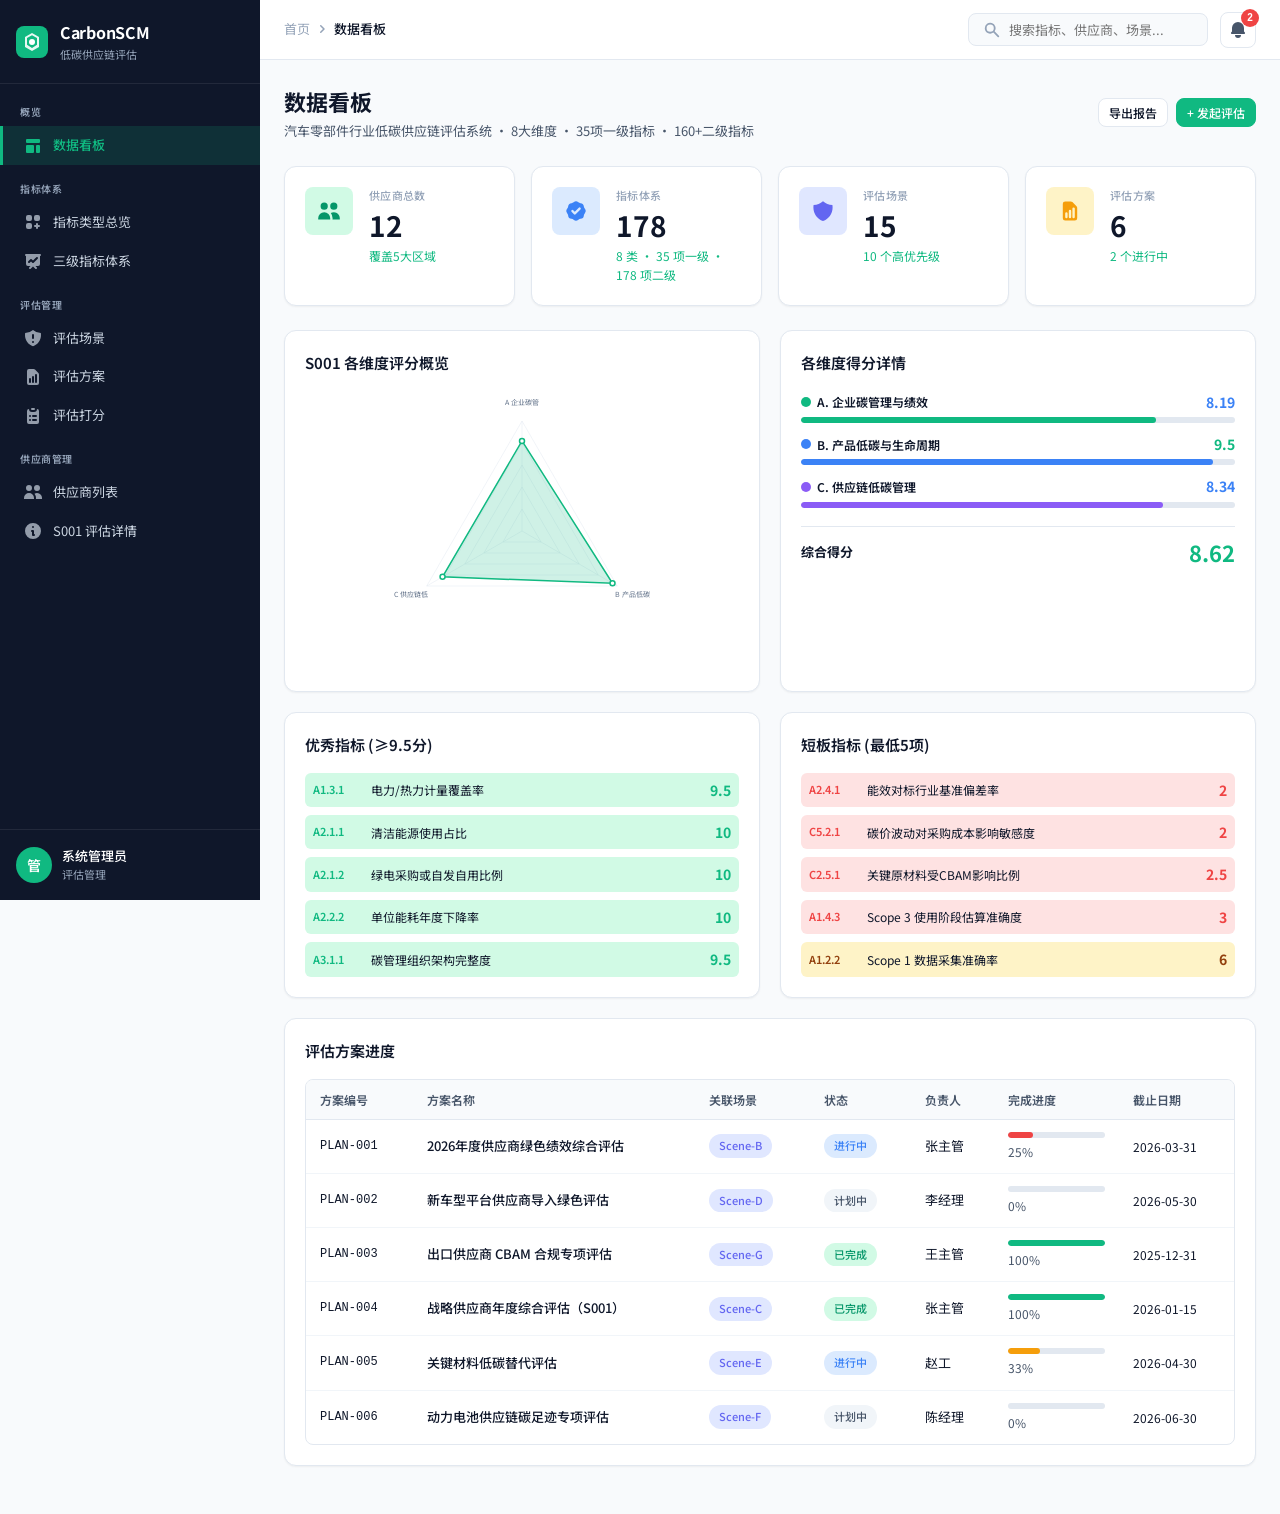
==== commit d7b85321: "feat: 完善评估打分全流程交互 新增评估打分页面 (scoring): - 侧边栏新增「评估打分」导航入口 - 评估打分页支持从评估方案详情的供应商表格中点击「打分」直接跳转  打分页面布局: -" ====
--- a/prototype/index.html
+++ b/prototype/index.html
@@ -52,6 +52,10 @@
                         <svg width="20" height="20" viewBox="0 0 20 20" fill="currentColor"><path fill-rule="evenodd" d="M6 2a2 2 0 00-2 2v12a2 2 0 002 2h8a2 2 0 002-2V7.414A2 2 0 0015.414 6L12 2.586A2 2 0 0010.586 2H6zm2 10a1 1 0 10-2 0v3a1 1 0 102 0v-3zm2-3a1 1 0 011 1v5a1 1 0 11-2 0v-5a1 1 0 011-1zm4-1a1 1 0 10-2 0v7a1 1 0 102 0V8z" clip-rule="evenodd"/></svg>
                         <span>评估方案</span>
                     </a>
+                    <a href="#" class="nav-item" data-page="scoring">
+                        <svg width="20" height="20" viewBox="0 0 20 20" fill="currentColor"><path d="M9 2a1 1 0 000 2h2a1 1 0 100-2H9z"/><path fill-rule="evenodd" d="M4 5a2 2 0 012-2 3 3 0 003 3h2a3 3 0 003-3 2 2 0 012 2v11a2 2 0 01-2 2H6a2 2 0 01-2-2V5zm3 4a1 1 0 000 2h.01a1 1 0 100-2H7zm3 0a1 1 0 000 2h3a1 1 0 100-2h-3zm-3 4a1 1 0 100 2h.01a1 1 0 100-2H7zm3 0a1 1 0 100 2h3a1 1 0 100-2h-3z" clip-rule="evenodd"/></svg>
+                        <span>评估打分</span>
+                    </a>
                 </div>
                 <div class="nav-section">
                     <div class="nav-section-title">供应商管理</div>
@@ -102,7 +106,7 @@
     </div>
 
     <div class="modal-overlay" id="modalOverlay">
-        <div class="modal" id="modal">
+        <div class="modal wide" id="modal">
             <div class="modal-header">
                 <h3 id="modalTitle">标题</h3>
                 <button class="modal-close" id="modalClose">&times;</button>
@@ -110,6 +114,8 @@
             <div class="modal-body" id="modalBody"></div>
             <div class="modal-footer" id="modalFooter">
                 <button class="btn btn-secondary" id="modalCancel">取消</button>
+                <button class="btn btn-secondary" id="modalPrev" style="display:none">上一步</button>
+                <button class="btn btn-primary" id="modalNext" style="display:none">下一步</button>
                 <button class="btn btn-primary" id="modalConfirm">确认</button>
             </div>
         </div>
--- a/prototype/styles.css
+++ b/prototype/styles.css
@@ -1145,3 +1145,565 @@
     color: var(--text-muted);
     white-space: nowrap;
 }
+
+/* ===== Wizard Stepper ===== */
+.wizard-stepper {
+    display: flex;
+    align-items: center;
+    justify-content: center;
+    gap: 0;
+    margin-bottom: 24px;
+    padding: 0 8px;
+}
+
+.wizard-step {
+    display: flex;
+    align-items: center;
+    gap: 8px;
+    padding: 8px 12px;
+    font-size: 12px;
+    font-weight: 500;
+    color: var(--text-muted);
+    position: relative;
+    white-space: nowrap;
+}
+
+.wizard-step .step-num {
+    width: 26px;
+    height: 26px;
+    border-radius: 50%;
+    background: var(--border);
+    color: var(--text-muted);
+    display: flex;
+    align-items: center;
+    justify-content: center;
+    font-size: 12px;
+    font-weight: 700;
+    flex-shrink: 0;
+    transition: all var(--transition);
+}
+
+.wizard-step.active .step-num {
+    background: var(--primary);
+    color: #fff;
+}
+
+.wizard-step.done .step-num {
+    background: var(--primary-light);
+    color: var(--primary);
+}
+
+.wizard-step.active {
+    color: var(--primary);
+    font-weight: 600;
+}
+
+.wizard-step.done {
+    color: var(--text-secondary);
+}
+
+.wizard-connector {
+    width: 32px;
+    height: 2px;
+    background: var(--border);
+    flex-shrink: 0;
+}
+
+.wizard-connector.done {
+    background: var(--primary);
+}
+
+/* ===== Checkbox Grid ===== */
+.checkbox-grid {
+    display: grid;
+    grid-template-columns: repeat(auto-fill, minmax(200px, 1fr));
+    gap: 8px;
+}
+
+.checkbox-item {
+    display: flex;
+    align-items: center;
+    gap: 8px;
+    padding: 8px 12px;
+    border: 1px solid var(--border);
+    border-radius: var(--radius);
+    cursor: pointer;
+    transition: all var(--transition);
+    font-size: 13px;
+}
+
+.checkbox-item:hover {
+    border-color: var(--primary);
+    background: var(--primary-light);
+}
+
+.checkbox-item.selected {
+    border-color: var(--primary);
+    background: var(--primary-light);
+}
+
+.checkbox-item input[type="checkbox"] {
+    accent-color: var(--primary);
+    width: 16px;
+    height: 16px;
+    cursor: pointer;
+}
+
+/* ===== Weight Slider Row ===== */
+.weight-row {
+    display: flex;
+    align-items: center;
+    gap: 12px;
+    padding: 8px 0;
+    border-bottom: 1px solid var(--border-light);
+}
+
+.weight-row:last-child {
+    border-bottom: none;
+}
+
+.weight-row .weight-label {
+    min-width: 100px;
+    font-size: 13px;
+    font-weight: 500;
+    display: flex;
+    align-items: center;
+    gap: 6px;
+}
+
+.weight-row input[type="range"] {
+    flex: 1;
+    accent-color: var(--primary);
+    height: 6px;
+    cursor: pointer;
+}
+
+.weight-row .weight-value {
+    min-width: 44px;
+    text-align: right;
+    font-size: 14px;
+    font-weight: 700;
+    color: var(--primary);
+}
+
+/* ===== Plan Detail Sections ===== */
+.plan-section {
+    margin-bottom: 20px;
+}
+
+.plan-section-title {
+    font-size: 13px;
+    font-weight: 700;
+    color: var(--text-primary);
+    margin-bottom: 10px;
+    display: flex;
+    align-items: center;
+    gap: 8px;
+    padding-bottom: 8px;
+    border-bottom: 1px solid var(--border);
+}
+
+.plan-section-title .section-icon {
+    width: 24px;
+    height: 24px;
+    border-radius: 6px;
+    display: flex;
+    align-items: center;
+    justify-content: center;
+    flex-shrink: 0;
+}
+
+/* ===== Wider Modal ===== */
+.modal.wide {
+    max-width: 820px;
+}
+
+.modal.wide .modal-body {
+    max-height: 60vh;
+}
+
+/* ===== Chip / Pill List ===== */
+.chip-list {
+    display: flex;
+    flex-wrap: wrap;
+    gap: 6px;
+}
+
+.chip {
+    display: inline-flex;
+    align-items: center;
+    gap: 4px;
+    padding: 4px 10px;
+    border-radius: 100px;
+    font-size: 11px;
+    font-weight: 500;
+    background: var(--bg);
+    border: 1px solid var(--border);
+    color: var(--text-secondary);
+}
+
+.chip.chip-primary {
+    background: var(--primary-light);
+    border-color: var(--primary);
+    color: var(--primary-dark);
+}
+
+/* ===== Inline Stat ===== */
+.inline-stat {
+    display: flex;
+    align-items: center;
+    gap: 6px;
+    font-size: 12px;
+    color: var(--text-secondary);
+}
+
+.inline-stat strong {
+    color: var(--text-primary);
+    font-size: 14px;
+}
+
+/* ===== Scoring Page Layout ===== */
+.scoring-layout {
+    display: grid;
+    grid-template-columns: 1fr 280px;
+    gap: 20px;
+    align-items: start;
+}
+
+@media (max-width: 1024px) {
+    .scoring-layout { grid-template-columns: 1fr; }
+}
+
+.scoring-main { min-width: 0; }
+
+.scoring-sidebar {
+    position: sticky;
+    top: 84px;
+}
+
+.scoring-header {
+    background: linear-gradient(135deg, #0F172A 0%, #1E293B 100%);
+    border-radius: var(--radius-lg);
+    padding: 20px 24px;
+    margin-bottom: 20px;
+    color: #fff;
+    display: flex;
+    align-items: center;
+    gap: 20px;
+    flex-wrap: wrap;
+}
+
+.scoring-header .sh-plan {
+    flex: 1;
+    min-width: 200px;
+}
+
+.scoring-header .sh-plan h2 {
+    font-size: 17px;
+    font-weight: 700;
+    margin-bottom: 4px;
+}
+
+.scoring-header .sh-plan p {
+    font-size: 12px;
+    color: #94A3B8;
+}
+
+.scoring-header .sh-supplier {
+    display: flex;
+    align-items: center;
+    gap: 12px;
+    padding: 10px 16px;
+    background: rgba(255,255,255,0.08);
+    border-radius: var(--radius);
+    border: 1px solid rgba(255,255,255,0.1);
+}
+
+.scoring-header .sh-supplier .sup-avatar {
+    width: 40px;
+    height: 40px;
+    border-radius: 50%;
+    background: var(--primary);
+    display: flex;
+    align-items: center;
+    justify-content: center;
+    font-weight: 700;
+    font-size: 16px;
+}
+
+.scoring-header .sh-supplier .sup-info {
+    display: flex;
+    flex-direction: column;
+}
+
+.scoring-header .sh-supplier .sup-name {
+    font-size: 14px;
+    font-weight: 600;
+}
+
+.scoring-header .sh-supplier .sup-meta {
+    font-size: 11px;
+    color: #94A3B8;
+}
+
+.scoring-progress-ring {
+    width: 60px;
+    height: 60px;
+    flex-shrink: 0;
+}
+
+/* ===== Scoring Dimension Nav ===== */
+.dim-nav {
+    display: flex;
+    gap: 6px;
+    margin-bottom: 16px;
+    flex-wrap: wrap;
+}
+
+.dim-nav-item {
+    display: flex;
+    align-items: center;
+    gap: 6px;
+    padding: 7px 14px;
+    border-radius: var(--radius);
+    font-size: 12px;
+    font-weight: 500;
+    cursor: pointer;
+    border: 1px solid var(--border);
+    background: var(--bg-card);
+    transition: all var(--transition);
+    color: var(--text-secondary);
+    font-family: inherit;
+}
+
+.dim-nav-item:hover {
+    border-color: var(--text-muted);
+}
+
+.dim-nav-item.active {
+    border-color: var(--primary);
+    background: var(--primary-light);
+    color: var(--primary-dark);
+    font-weight: 600;
+}
+
+.dim-nav-item .dim-count {
+    font-size: 10px;
+    padding: 1px 6px;
+    border-radius: 100px;
+    background: var(--border);
+    color: var(--text-muted);
+}
+
+.dim-nav-item.active .dim-count {
+    background: var(--primary);
+    color: #fff;
+}
+
+/* ===== Score Input ===== */
+.score-input-row {
+    display: grid;
+    grid-template-columns: 1fr 90px 90px 100px 1fr;
+    gap: 8px;
+    align-items: center;
+    padding: 10px 14px;
+    border-bottom: 1px solid var(--border-light);
+    transition: background var(--transition);
+}
+
+.score-input-row:hover {
+    background: var(--bg);
+}
+
+.score-input-row:last-child {
+    border-bottom: none;
+}
+
+.score-input-row .indicator-info {
+    display: flex;
+    flex-direction: column;
+    gap: 1px;
+    min-width: 0;
+}
+
+.score-input-row .indicator-code {
+    font-family: monospace;
+    font-size: 11px;
+    font-weight: 600;
+    color: var(--text-muted);
+}
+
+.score-input-row .indicator-name {
+    font-size: 13px;
+    font-weight: 500;
+    white-space: nowrap;
+    overflow: hidden;
+    text-overflow: ellipsis;
+}
+
+.score-input-row input[type="number"],
+.score-input-row input[type="text"] {
+    width: 100%;
+    padding: 6px 8px;
+    border: 1px solid var(--border);
+    border-radius: var(--radius-sm);
+    font-size: 13px;
+    font-family: inherit;
+    text-align: center;
+    outline: none;
+    transition: border-color var(--transition);
+    background: var(--bg-card);
+}
+
+.score-input-row input:focus {
+    border-color: var(--primary);
+    box-shadow: 0 0 0 2px rgba(16, 185, 129, 0.15);
+}
+
+.score-input-row .auto-score {
+    text-align: center;
+    font-size: 16px;
+    font-weight: 700;
+    padding: 4px 0;
+    border-radius: var(--radius-sm);
+    min-height: 32px;
+    display: flex;
+    align-items: center;
+    justify-content: center;
+}
+
+.score-input-row .comment-input {
+    text-align: left;
+}
+
+.score-input-row .comment-input input {
+    text-align: left;
+    font-size: 12px;
+    color: var(--text-secondary);
+}
+
+/* ===== Scoring Live Summary ===== */
+.live-summary .ls-total {
+    text-align: center;
+    padding: 16px;
+    background: linear-gradient(135deg, var(--primary-light) 0%, #fff 100%);
+    border-radius: var(--radius);
+    margin-bottom: 16px;
+}
+
+.live-summary .ls-total .ls-score {
+    font-size: 36px;
+    font-weight: 800;
+    color: var(--primary);
+    line-height: 1;
+}
+
+.live-summary .ls-total .ls-label {
+    font-size: 11px;
+    color: var(--text-muted);
+    margin-top: 4px;
+}
+
+.live-summary .ls-grade {
+    text-align: center;
+    padding: 8px;
+    border-radius: var(--radius-sm);
+    font-size: 13px;
+    font-weight: 700;
+    margin-bottom: 16px;
+}
+
+.live-summary .ls-dim-row {
+    display: flex;
+    align-items: center;
+    gap: 8px;
+    padding: 6px 0;
+    border-bottom: 1px solid var(--border-light);
+    font-size: 12px;
+}
+
+.live-summary .ls-dim-row:last-child {
+    border-bottom: none;
+}
+
+.live-summary .ls-dim-dot {
+    width: 8px;
+    height: 8px;
+    border-radius: 50%;
+    flex-shrink: 0;
+}
+
+.live-summary .ls-dim-name {
+    flex: 1;
+    color: var(--text-secondary);
+}
+
+.live-summary .ls-dim-score {
+    font-weight: 700;
+    min-width: 30px;
+    text-align: right;
+}
+
+.live-summary .ls-dim-pct {
+    font-size: 10px;
+    color: var(--text-muted);
+    min-width: 28px;
+    text-align: right;
+}
+
+/* ===== L2 Group Header ===== */
+.l2-group-header {
+    display: flex;
+    align-items: center;
+    gap: 8px;
+    padding: 8px 14px;
+    background: var(--bg);
+    border-bottom: 1px solid var(--border);
+    cursor: pointer;
+    user-select: none;
+}
+
+.l2-group-header:hover {
+    background: var(--border-light);
+}
+
+.l2-group-header .l2-code {
+    font-size: 12px;
+    font-weight: 700;
+}
+
+.l2-group-header .l2-name {
+    flex: 1;
+    font-size: 13px;
+    font-weight: 500;
+}
+
+.l2-group-header .l2-avg {
+    font-size: 14px;
+    font-weight: 700;
+}
+
+.l2-group-header .l2-toggle {
+    font-size: 11px;
+    color: var(--text-muted);
+    transition: transform 0.2s;
+}
+
+.l2-group-header .l2-toggle.collapsed {
+    transform: rotate(-90deg);
+}
+
+/* ===== Score Header Row ===== */
+.score-header-row {
+    display: grid;
+    grid-template-columns: 1fr 90px 90px 100px 1fr;
+    gap: 8px;
+    padding: 6px 14px;
+    font-size: 10px;
+    font-weight: 600;
+    color: var(--text-muted);
+    text-transform: uppercase;
+    letter-spacing: 0.3px;
+    border-bottom: 1px solid var(--border);
+    background: var(--bg);
+}
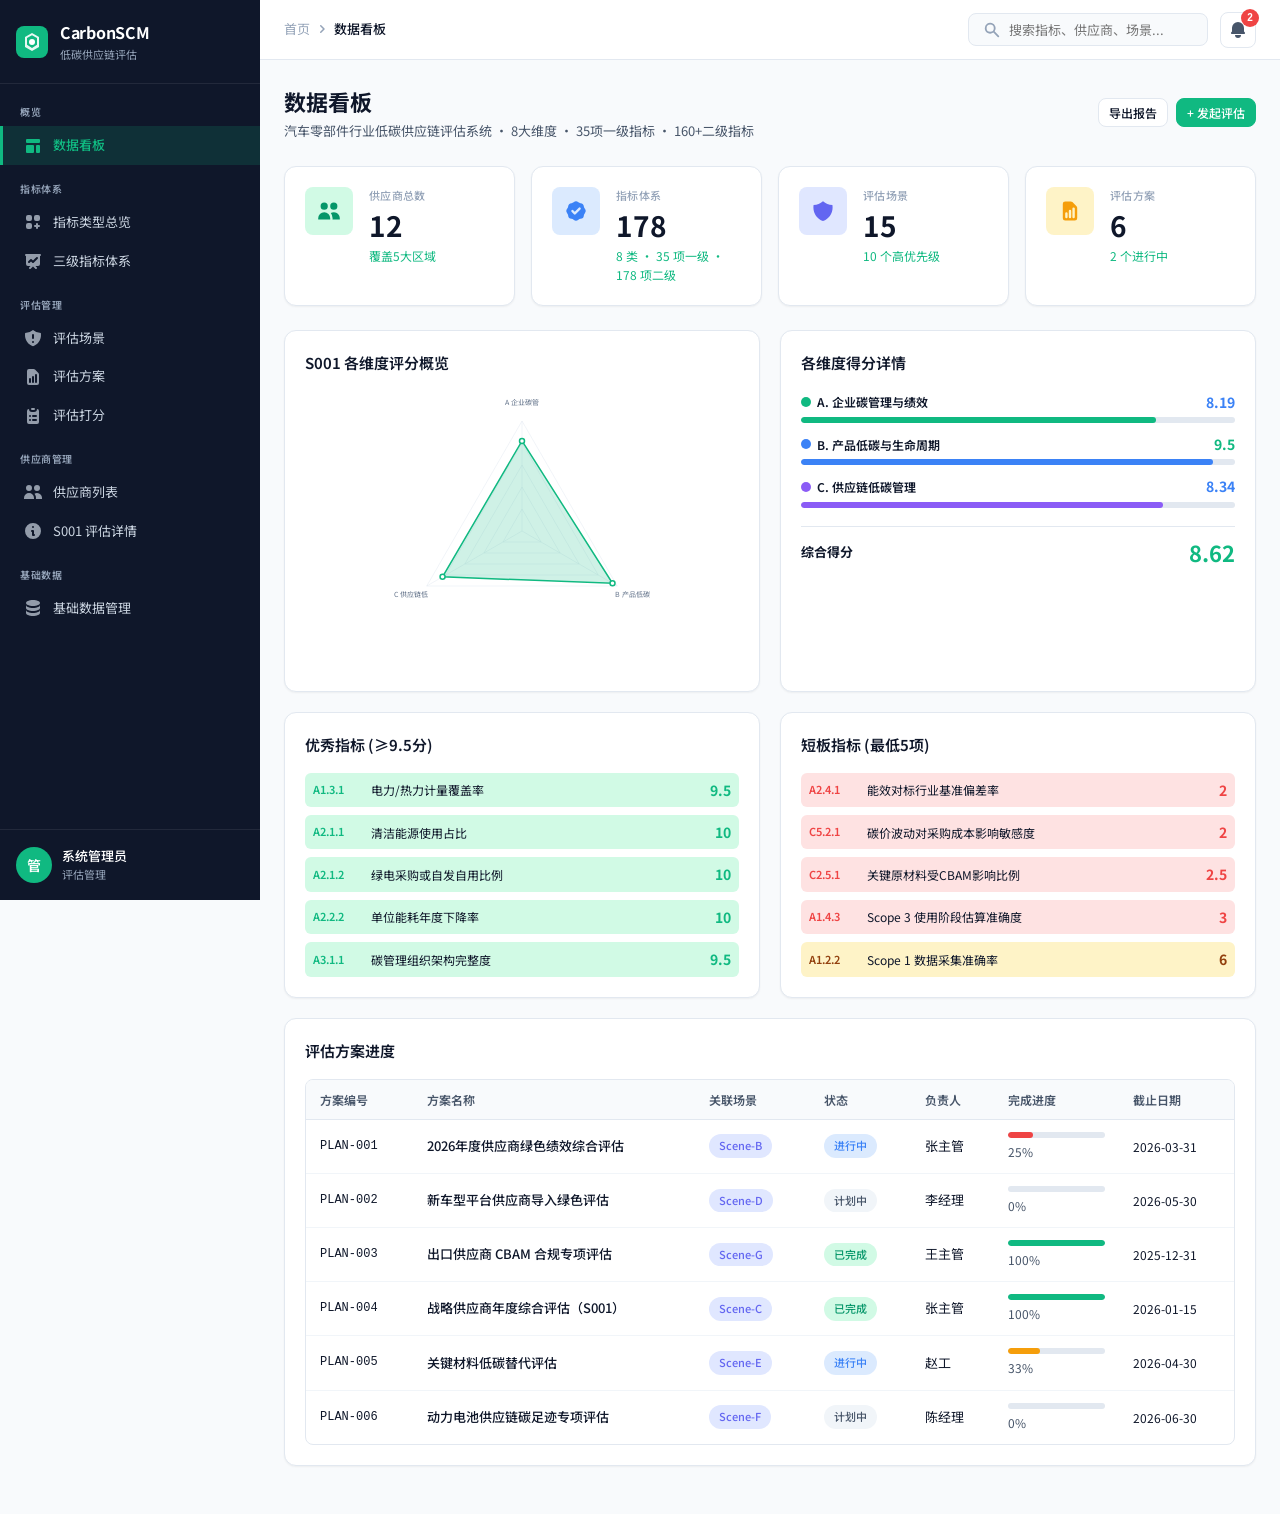
==== commit f9d9655c: "feat: 新增基础数据管理模块，支持全部基础数据的增删改查 新增侧边栏「基础数据」分区，包含「基础数据管理」页面。  基础数据管理页面 (base-data): - 6 个 Tab 页签切换：指标类" ====
--- a/prototype/index.html
+++ b/prototype/index.html
@@ -68,6 +68,13 @@
                         <span>S001 评估详情</span>
                     </a>
                 </div>
+                <div class="nav-section">
+                    <div class="nav-section-title">基础数据</div>
+                    <a href="#" class="nav-item" data-page="base-data">
+                        <svg width="20" height="20" viewBox="0 0 20 20" fill="currentColor"><path d="M3 12v3c0 1.657 3.134 3 7 3s7-1.343 7-3v-3c0 1.657-3.134 3-7 3s-7-1.343-7-3z"/><path d="M3 7v3c0 1.657 3.134 3 7 3s7-1.343 7-3V7c0 1.657-3.134 3-7 3S3 8.657 3 7z"/><path d="M17 5c0 1.657-3.134 3-7 3S3 6.657 3 5s3.134-3 7-3 7 1.343 7 3z"/></svg>
+                        <span>基础数据管理</span>
+                    </a>
+                </div>
             </nav>
             <div class="sidebar-footer">
                 <div class="user-info">
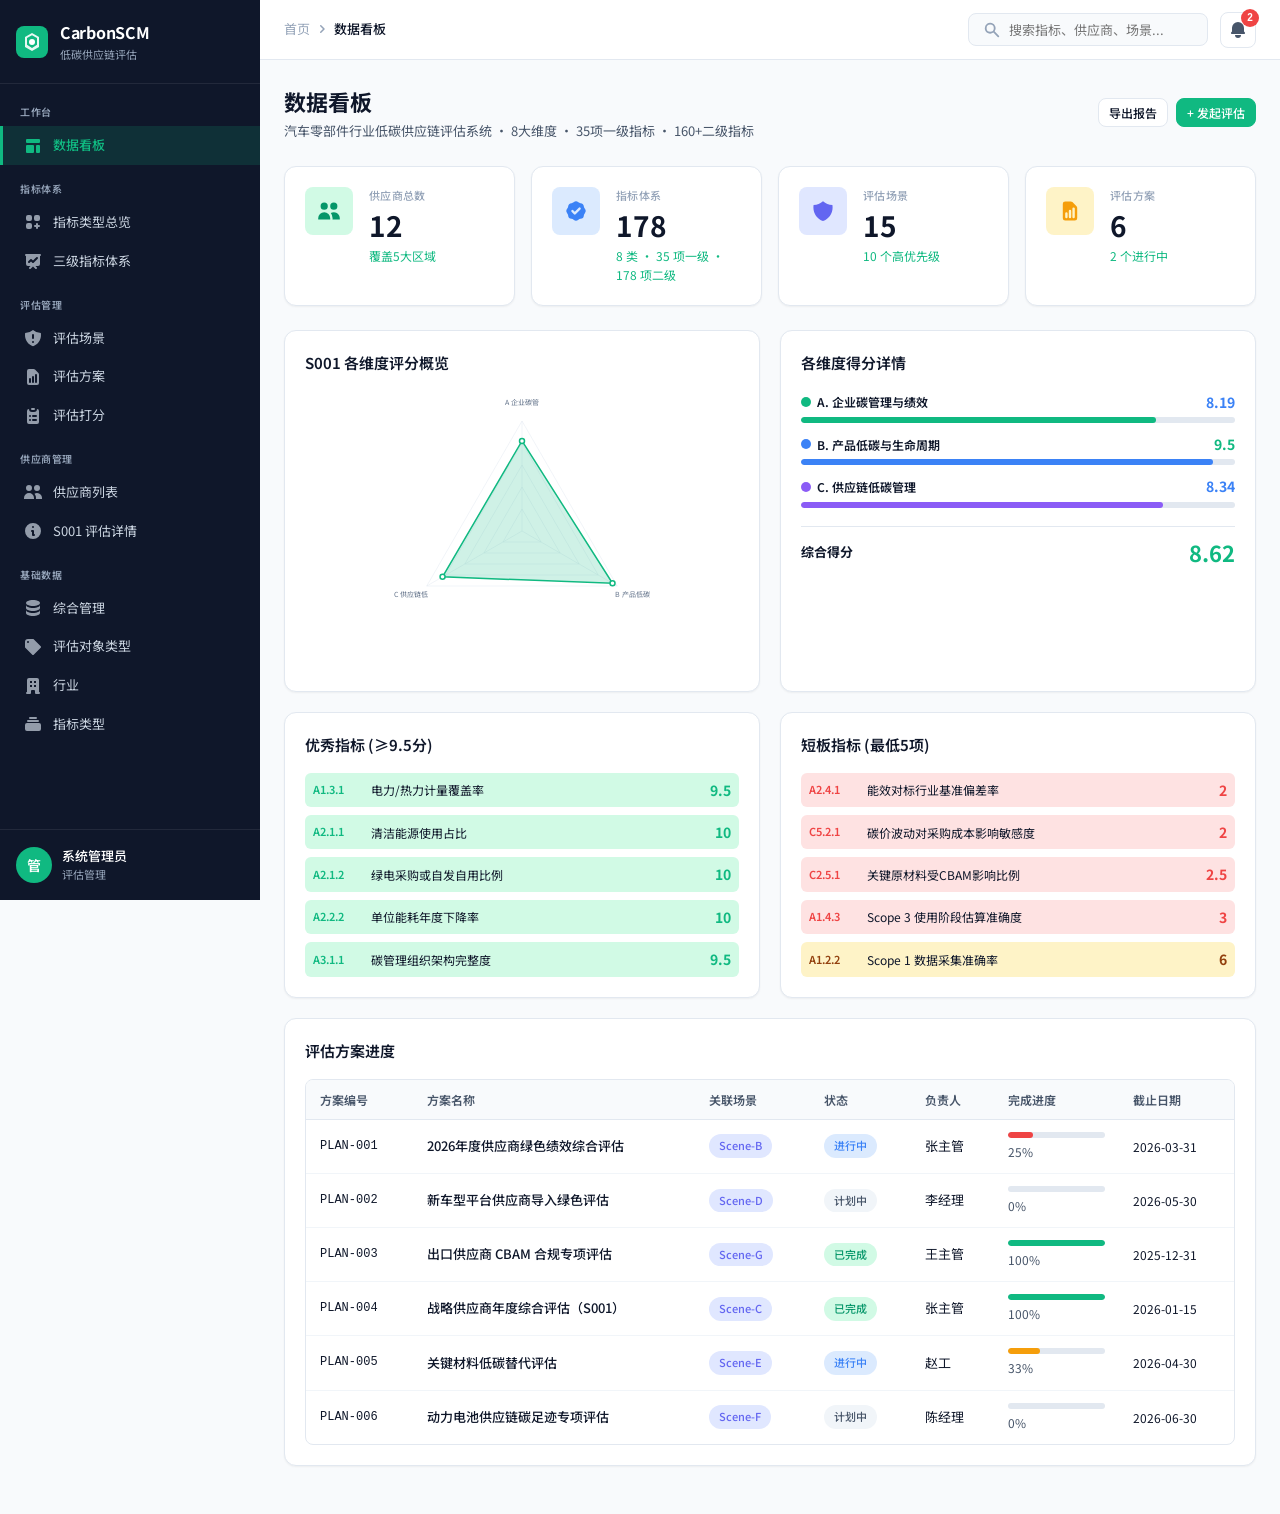
==== commit b5d30163: "feat: 重构菜单层级，基础数据新增评估对象类型/行业/指标类型二级目录 菜单结构调整: - 「概览」→「工作台」(一级目录)，「数据看板」为其二级菜单项 - 「指标体系」作为一级菜单，下含指标类型" ====
--- a/prototype/index.html
+++ b/prototype/index.html
@@ -25,7 +25,7 @@
             </div>
             <nav class="sidebar-nav">
                 <div class="nav-section">
-                    <div class="nav-section-title">概览</div>
+                    <div class="nav-section-title">工作台</div>
                     <a href="#" class="nav-item active" data-page="dashboard">
                         <svg width="20" height="20" viewBox="0 0 20 20" fill="currentColor"><path d="M3 4a1 1 0 011-1h12a1 1 0 011 1v2a1 1 0 01-1 1H4a1 1 0 01-1-1V4zM3 10a1 1 0 011-1h6a1 1 0 011 1v6a1 1 0 01-1 1H4a1 1 0 01-1-1v-6zM14 9a1 1 0 00-1 1v6a1 1 0 001 1h2a1 1 0 001-1v-6a1 1 0 00-1-1h-2z"/></svg>
                         <span>数据看板</span>
@@ -72,7 +72,19 @@
                     <div class="nav-section-title">基础数据</div>
                     <a href="#" class="nav-item" data-page="base-data">
                         <svg width="20" height="20" viewBox="0 0 20 20" fill="currentColor"><path d="M3 12v3c0 1.657 3.134 3 7 3s7-1.343 7-3v-3c0 1.657-3.134 3-7 3s-7-1.343-7-3z"/><path d="M3 7v3c0 1.657 3.134 3 7 3s7-1.343 7-3V7c0 1.657-3.134 3-7 3S3 8.657 3 7z"/><path d="M17 5c0 1.657-3.134 3-7 3S3 6.657 3 5s3.134-3 7-3 7 1.343 7 3z"/></svg>
-                        <span>基础数据管理</span>
+                        <span>综合管理</span>
+                    </a>
+                    <a href="#" class="nav-item" data-page="bd-object-types">
+                        <svg width="20" height="20" viewBox="0 0 20 20" fill="currentColor"><path fill-rule="evenodd" d="M17.707 9.293a1 1 0 010 1.414l-7 7a1 1 0 01-1.414 0l-7-7A.997.997 0 012 10V5a3 3 0 013-3h5c.256 0 .512.098.707.293l7 7zM5 6a1 1 0 100-2 1 1 0 000 2z" clip-rule="evenodd"/></svg>
+                        <span>评估对象类型</span>
+                    </a>
+                    <a href="#" class="nav-item" data-page="bd-industries">
+                        <svg width="20" height="20" viewBox="0 0 20 20" fill="currentColor"><path fill-rule="evenodd" d="M4 4a2 2 0 012-2h8a2 2 0 012 2v12a1 1 0 110 2h-3a1 1 0 01-1-1v-2a1 1 0 00-1-1H9a1 1 0 00-1 1v2a1 1 0 01-1 1H4a1 1 0 110-2V4zm3 1h2v2H7V5zm2 4H7v2h2V9zm2-4h2v2h-2V5zm2 4h-2v2h2V9z" clip-rule="evenodd"/></svg>
+                        <span>行业</span>
+                    </a>
+                    <a href="#" class="nav-item" data-page="bd-indicator-types">
+                        <svg width="20" height="20" viewBox="0 0 20 20" fill="currentColor"><path d="M7 3a1 1 0 000 2h6a1 1 0 100-2H7zM4 7a1 1 0 011-1h10a1 1 0 110 2H5a1 1 0 01-1-1zM2 11a2 2 0 012-2h12a2 2 0 012 2v4a2 2 0 01-2 2H4a2 2 0 01-2-2v-4z"/></svg>
+                        <span>指标类型</span>
                     </a>
                 </div>
             </nav>
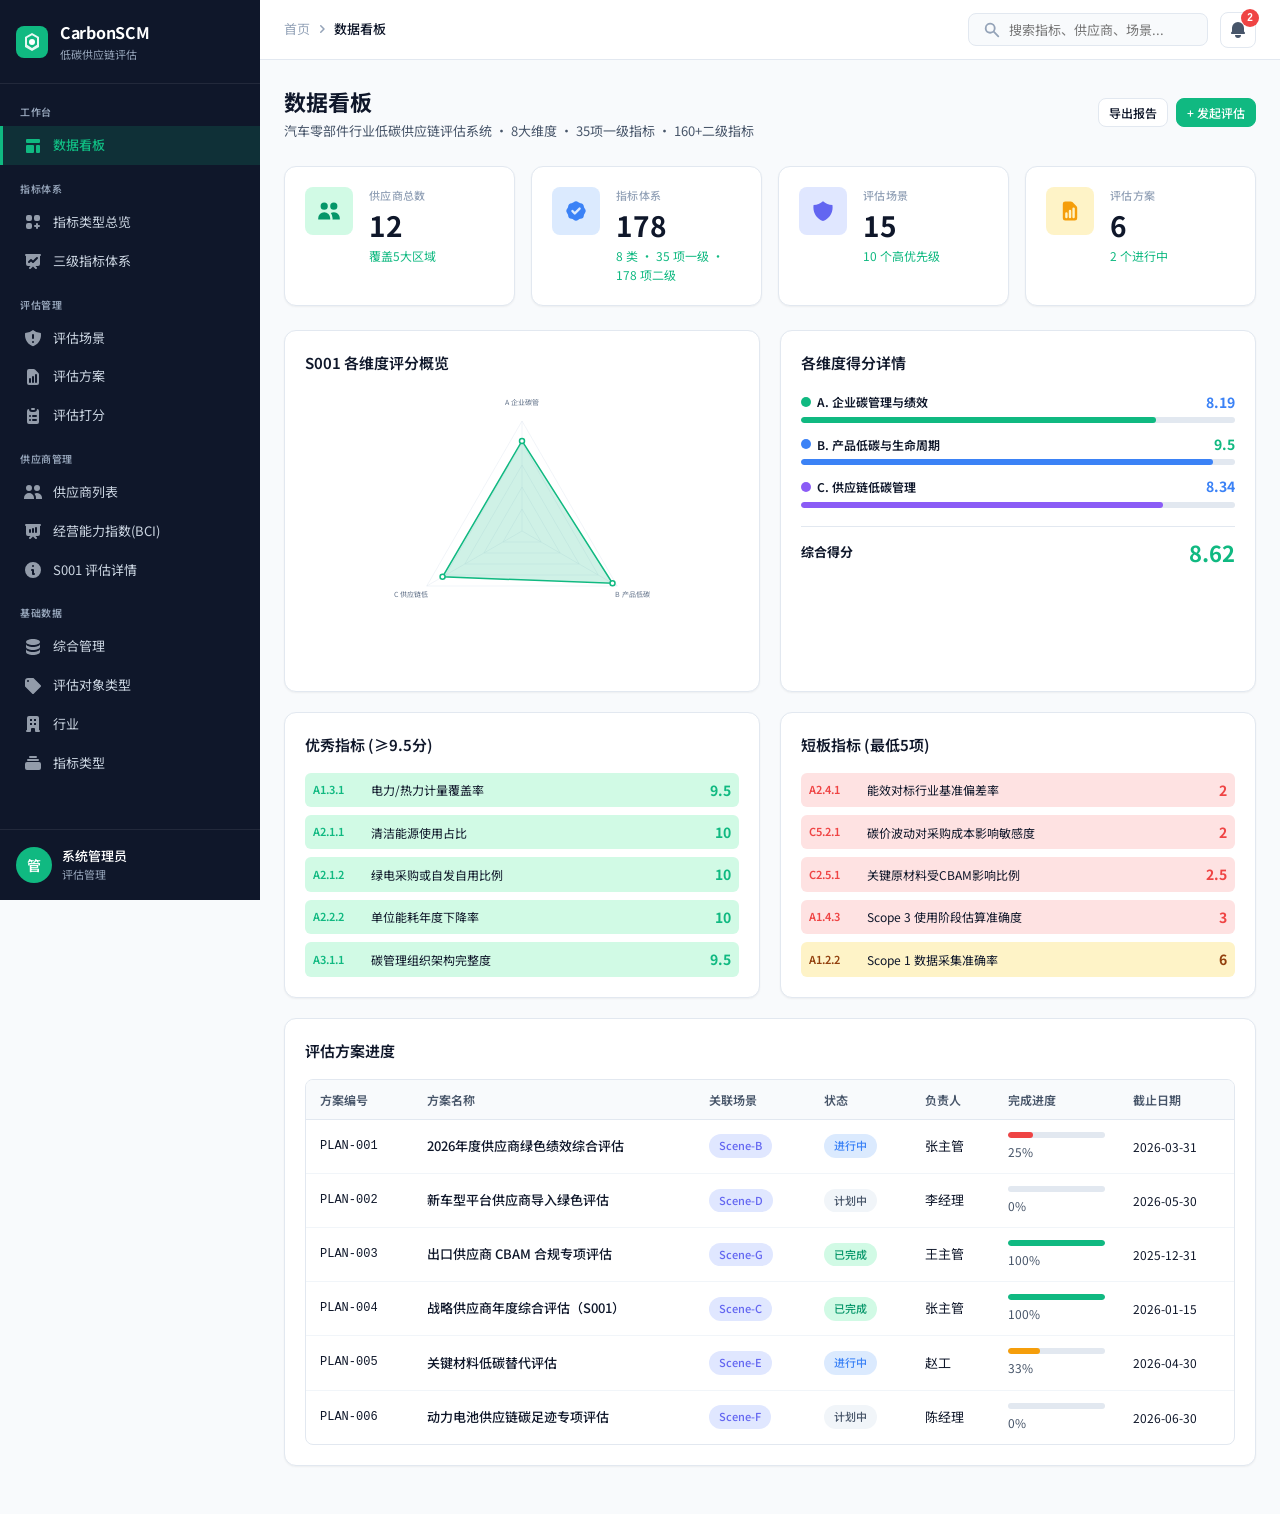
==== commit 5f2138a6: "feat: 新增供应商经营能力指数(BCI)页面 新增 BCI (Business Capability Index) 模块，从四个维度综合评估 供应商经营能力：  四大评估维度及权重: 1. 财务稳" ====
--- a/prototype/index.html
+++ b/prototype/index.html
@@ -62,6 +62,10 @@
                     <a href="#" class="nav-item" data-page="suppliers">
                         <svg width="20" height="20" viewBox="0 0 20 20" fill="currentColor"><path d="M9 6a3 3 0 11-6 0 3 3 0 016 0zM17 6a3 3 0 11-6 0 3 3 0 016 0zM12.93 17c.046-.327.07-.66.07-1a6.97 6.97 0 00-1.5-4.33A5 5 0 0119 16v1h-6.07zM6 11a5 5 0 015 5v1H1v-1a5 5 0 015-5z"/></svg>
                         <span>供应商列表</span>
+                    </a>
+                    <a href="#" class="nav-item" data-page="bci">
+                        <svg width="20" height="20" viewBox="0 0 20 20" fill="currentColor"><path fill-rule="evenodd" d="M3 3a1 1 0 000 2v8a2 2 0 002 2h2.586l-1.293 1.293a1 1 0 101.414 1.414L10 15.414l2.293 2.293a1 1 0 001.414-1.414L12.414 15H15a2 2 0 002-2V5a1 1 0 100-2H3zm11 4a1 1 0 10-2 0v4a1 1 0 102 0V7zm-3 1a1 1 0 10-2 0v3a1 1 0 102 0V8zM8 9a1 1 0 00-2 0v2a1 1 0 102 0V9z" clip-rule="evenodd"/></svg>
+                        <span>经营能力指数(BCI)</span>
                     </a>
                     <a href="#" class="nav-item" data-page="supplier-detail">
                         <svg width="20" height="20" viewBox="0 0 20 20" fill="currentColor"><path fill-rule="evenodd" d="M18 10a8 8 0 11-16 0 8 8 0 0116 0zm-7-4a1 1 0 11-2 0 1 1 0 012 0zM9 9a1 1 0 000 2v3a1 1 0 001 1h1a1 1 0 100-2v-3a1 1 0 00-1-1H9z" clip-rule="evenodd"/></svg>
--- a/prototype/styles.css
+++ b/prototype/styles.css
@@ -1693,6 +1693,21 @@
     transform: rotate(-90deg);
 }
 
+/* ===== BCI Dimension Grid ===== */
+.bci-dim-grid {
+    display: grid;
+    grid-template-columns: repeat(4, 1fr);
+    gap: 16px;
+}
+
+@media (max-width: 900px) {
+    .bci-dim-grid { grid-template-columns: repeat(2, 1fr); }
+}
+
+@media (max-width: 500px) {
+    .bci-dim-grid { grid-template-columns: 1fr; }
+}
+
 /* ===== Score Header Row ===== */
 .score-header-row {
     display: grid;
